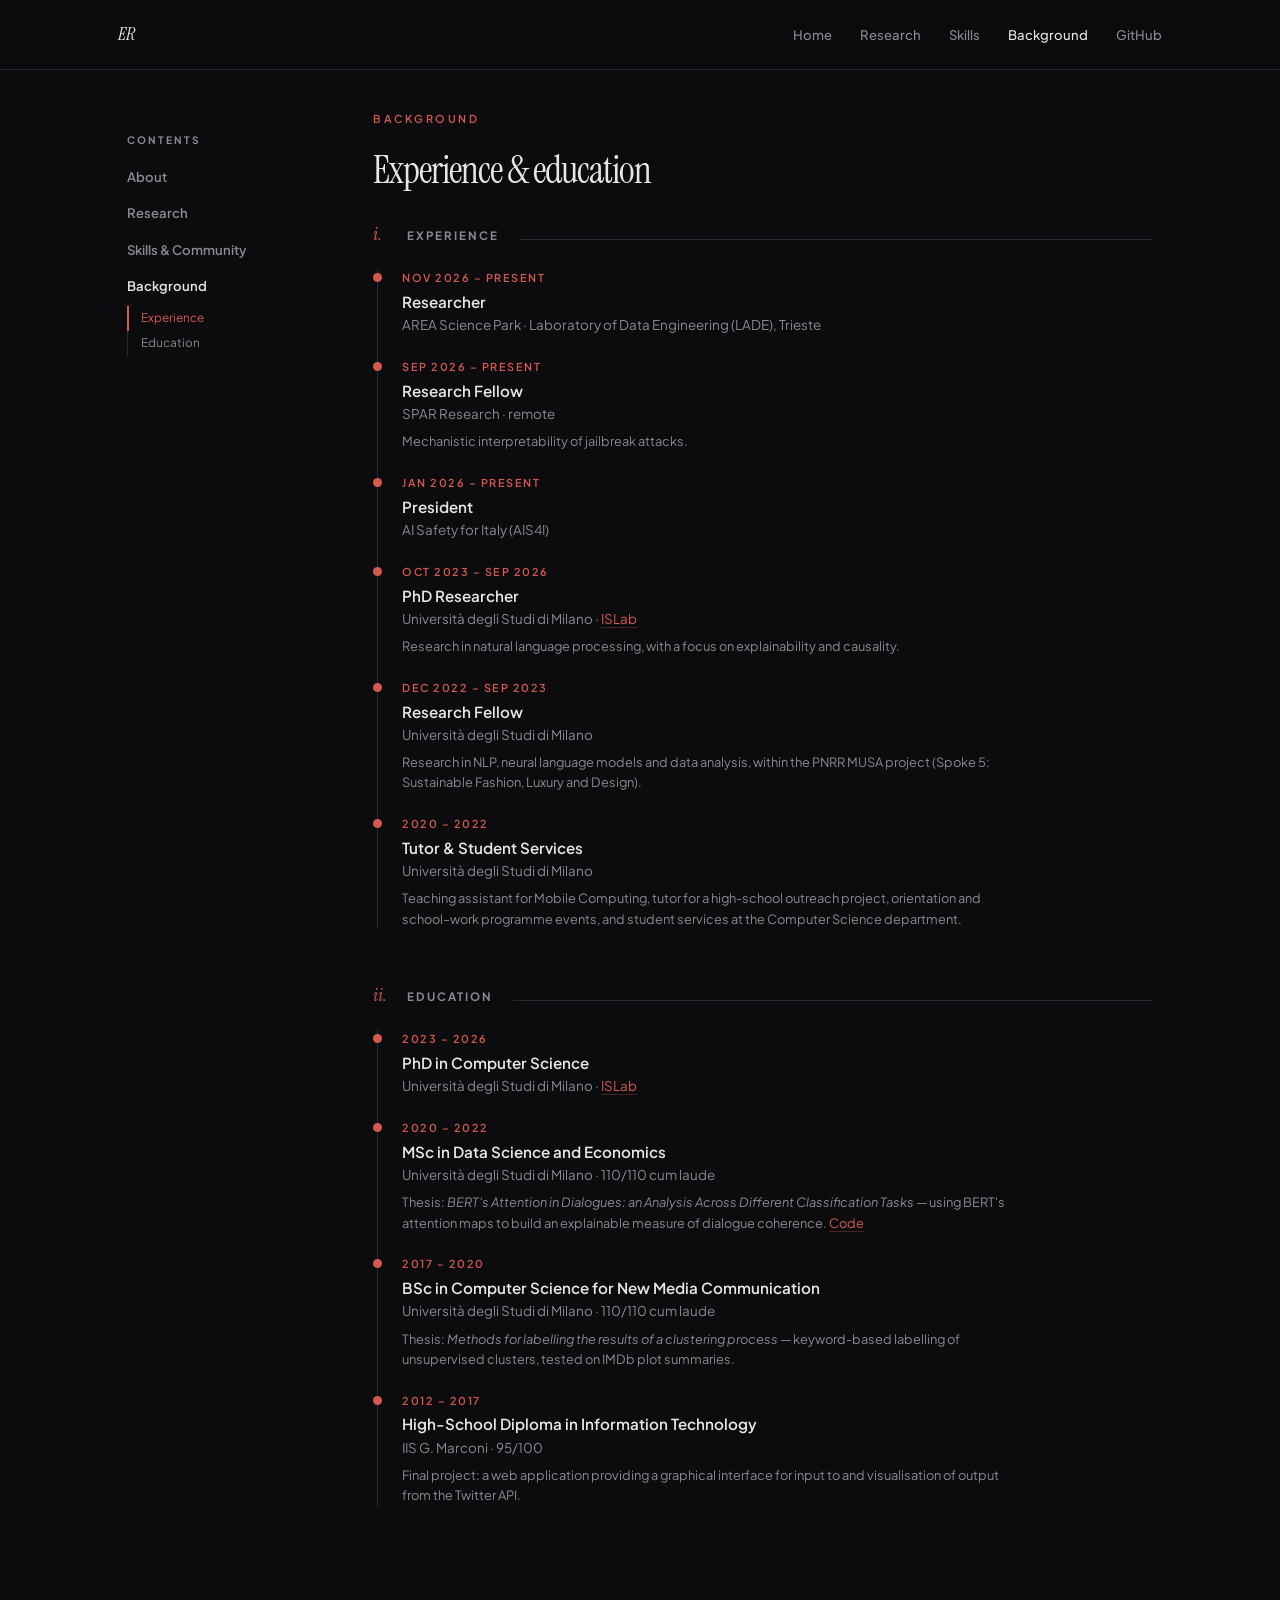
==== background.html @ 586c0ccd "Restructure site into separate pages with contents sidebar - Split the site into Home (intro + news)" ====
<!DOCTYPE html>
<html lang="en">
<head>
<meta charset="UTF-8">
<meta name="viewport" content="width=device-width, initial-scale=1.0">
<title>Background — Elisabetta Rocchetti</title>
<meta name="description" content="Elisabetta Rocchetti — researcher in mechanistic interpretability and AI safety.">
<link href="https://fonts.googleapis.com/css2?family=Instrument+Serif:ital@0;1&family=Plus+Jakarta+Sans:wght@300;400;500;600;700&display=swap" rel="stylesheet">
<link rel="stylesheet" href="style.css">
</head>
<body>

<nav>
  <div class="nav-inner">
    <a href="index.html" class="logo">ER</a>
    <div class="nav-links">
      <a href="index.html">Home</a>
      <a href="research.html">Research</a>
      <a href="skills.html">Skills</a>
      <a href="background.html" class="active">Background</a>
      <a href="https://github.com/eliroc98" target="_blank">GitHub</a>
    </div>
  </div>
</nav>

<div class="layout">
  <aside class="toc" aria-label="Contents">
    <div class="toc-label">Contents</div>
    <ul class="toc-pages">
      <li class="toc-page">
        <a href="index.html">About</a>
      </li>
      <li class="toc-page">
        <a href="research.html">Research</a>
      </li>
      <li class="toc-page">
        <a href="skills.html">Skills &amp; Community</a>
      </li>
      <li class="toc-page current">
        <a href="background.html">Background</a>
        <ul class="toc-sub">
          <li><a href="#experience">Experience</a></li>
          <li><a href="#education">Education</a></li>
        </ul>
      </li>
    </ul>
  </aside>

<main class="page">
  <section id="background">
    <div class="overline">Background</div>
    <h1 class="research-title">Experience &amp; education</h1>

    <div class="section" id="experience">
    <div class="section-header">
      <span class="section-number">i.</span>
      <span class="section-title">Experience</span>
      <div class="section-line"></div>
    </div>
      <div class="edu-list">
      <div class="edu-item">
        <div class="edu-years">Nov 2026 – present</div>
        <div class="edu-degree">Researcher</div>
        <div class="edu-school">AREA Science Park · Laboratory of Data Engineering (LADE), Trieste</div>
      </div>
      <div class="edu-item">
        <div class="edu-years">Sep 2026 – present</div>
        <div class="edu-degree">Research Fellow</div>
        <div class="edu-school">SPAR Research · remote</div>
        <div class="edu-detail">Mechanistic interpretability of jailbreak attacks.</div>
      </div>
      <div class="edu-item">
        <div class="edu-years">Jan 2026 – present</div>
        <div class="edu-degree">President</div>
        <div class="edu-school">AI Safety for Italy (AIS4I)</div>
      </div>
      <div class="edu-item">
        <div class="edu-years">Oct 2023 – Sep 2026</div>
        <div class="edu-degree">PhD Researcher</div>
        <div class="edu-school">Università degli Studi di Milano · <a href="https://islab.di.unimi.it" target="_blank">ISLab</a></div>
        <div class="edu-detail">Research in natural language processing, with a focus on explainability and causality.</div>
      </div>
      <div class="edu-item">
        <div class="edu-years">Dec 2022 – Sep 2023</div>
        <div class="edu-degree">Research Fellow</div>
        <div class="edu-school">Università degli Studi di Milano</div>
        <div class="edu-detail">Research in NLP, neural language models and data analysis, within the PNRR MUSA project (Spoke 5: Sustainable Fashion, Luxury and Design).</div>
      </div>
      <div class="edu-item">
        <div class="edu-years">2020 – 2022</div>
        <div class="edu-degree">Tutor &amp; Student Services</div>
        <div class="edu-school">Università degli Studi di Milano</div>
        <div class="edu-detail">Teaching assistant for Mobile Computing, tutor for a high-school outreach project, orientation and school–work programme events, and student services at the Computer Science department.</div>
      </div>
      </div>
    </div>

    <div class="section" id="education">
    <div class="section-header">
      <span class="section-number">ii.</span>
      <span class="section-title">Education</span>
      <div class="section-line"></div>
    </div>
      <div class="edu-list">
      <div class="edu-item">
        <div class="edu-years">2023 – 2026</div>
        <div class="edu-degree">PhD in Computer Science</div>
        <div class="edu-school">Università degli Studi di Milano · <a href="https://islab.di.unimi.it" target="_blank">ISLab</a></div>
      </div>
      <div class="edu-item">
        <div class="edu-years">2020 – 2022</div>
        <div class="edu-degree">MSc in Data Science and Economics</div>
        <div class="edu-school">Università degli Studi di Milano · 110/110 cum laude</div>
        <div class="edu-detail">Thesis: <em>BERT's Attention in Dialogues: an Analysis Across Different Classification Tasks</em> — using BERT's attention maps to build an explainable measure of dialogue coherence. <a href="https://github.com/eliroc98/dialogue_coherence" target="_blank">Code</a></div>
      </div>
      <div class="edu-item">
        <div class="edu-years">2017 – 2020</div>
        <div class="edu-degree">BSc in Computer Science for New Media Communication</div>
        <div class="edu-school">Università degli Studi di Milano · 110/110 cum laude</div>
        <div class="edu-detail">Thesis: <em>Methods for labelling the results of a clustering process</em> — keyword-based labelling of unsupervised clusters, tested on IMDb plot summaries.</div>
      </div>
      <div class="edu-item">
        <div class="edu-years">2012 – 2017</div>
        <div class="edu-degree">High-School Diploma in Information Technology</div>
        <div class="edu-school">IIS G. Marconi · 95/100</div>
        <div class="edu-detail">Final project: a web application providing a graphical interface for input to and visualisation of output from the Twitter API.</div>
      </div>
      </div>
    </div>
  </section>
</main>
</div>

<script src="toc.js"></script>
</body>
</html>
---- style.css ----
:root {
    --bg: #0c0c0f;
    --surface: #15151a;
    --surface-hover: #1c1c23;
    --border: #2a2a34;
    --text: #e8e6e1;
    --text-muted: #8a8891;
    --accent: #d4594e;
    --accent-glow: rgba(212, 89, 78, 0.12);
    --accent-soft: rgba(212, 89, 78, 0.08);
    --green: #5ab87a;
    --green-soft: rgba(90, 184, 122, 0.1);
    --blue: #5b8fd9;
    --blue-soft: rgba(91, 143, 217, 0.1);
    --amber: #c9a44c;
    --amber-soft: rgba(201, 164, 76, 0.1);
    --purple: #9b7bd4;
    --purple-soft: rgba(155, 123, 212, 0.1);
    --white: #ffffff;
    --white-soft: rgba(255, 255, 255, 0.1);
    --orange: #d97b4e;
    --orange-soft: rgba(217, 123, 78, 0.1);
    --teal: #4fb8b0;
    --teal-soft: rgba(79, 184, 176, 0.1);
    --section-accent: #ff0000;
    --section-green: #ff8800;
    --section-blue: #eaff00;
    --section-purple: #00ff08;
    --section-amber: #00fbff;
  }

  * { margin: 0; padding: 0; box-sizing: border-box; }

  body {
    font-family: 'Plus Jakarta Sans', sans-serif;
    background: var(--bg);
    color: var(--text);
    line-height: 1.65;
    -webkit-font-smoothing: antialiased;
  }

  html { scroll-behavior: smooth; }

  .layout {
    max-width: 1100px;
    margin: 0 auto;
    padding: 110px 28px 0;
    display: grid;
    grid-template-columns: 190px minmax(0, 780px);
    gap: 56px;
    justify-content: center;
  }

  .page { min-width: 0; padding-bottom: 100px; }

  nav {
    position: fixed;
    top: 0;
    left: 0;
    right: 0;
    background: rgba(12, 12, 15, 0.9);
    backdrop-filter: blur(10px);
    border-bottom: 1px solid var(--border);
    z-index: 100;
  }

  nav .nav-inner {
    max-width: 1100px;
    margin: 0 auto;
    padding: 20px 28px;
    display: flex;
    justify-content: space-between;
    align-items: center;
  }

  nav .logo {
    font-family: 'Instrument Serif', serif;
    font-size: 1.1rem;
    color: var(--text);
    text-decoration: none;
    font-style: italic;
  }

  nav .nav-links {
    display: flex;
    gap: 28px;
  }

  nav a {
    font-size: 0.82rem;
    font-weight: 500;
    color: var(--text-muted);
    text-decoration: none;
    transition: color 0.2s;
  }

  nav a:hover { color: var(--accent); }
  nav a.active { color: var(--text); }

  .hero { padding: 20px 0 64px; }

  

  .research-title {
    font-family: 'Instrument Serif', serif;
    font-size: 2.4rem;
    font-weight: 400;
    letter-spacing: -1px;
    line-height: 1.15;
    margin-bottom: 28px;
  }


  .overline {
    font-size: 0.68rem;
    font-weight: 600;
    letter-spacing: 2.5px;
    text-transform: uppercase;
    color: var(--accent);
    margin-bottom: 20px;
  }

  h1 {
    font-family: 'Instrument Serif', serif;
    font-size: 4rem;
    font-weight: 400;
    color: var(--text);
    letter-spacing: -2px;
    line-height: 1.1;
    margin-bottom: 24px;
  }

  .subtitle {
    font-size: 1.15rem;
    color: var(--text-muted);
    max-width: 580px;
    line-height: 1.75;
    margin-bottom: 32px;
  }

  .hero .subtitle { margin-bottom: 10px; }

  .quote {
    font-family: 'Instrument Serif', serif;
    font-style: italic;
    font-size: 1.15rem;
    color: var(--accent);
    margin-bottom: 32px;
  }

  .quote span {
    font-family: 'Plus Jakarta Sans', sans-serif;
    font-style: normal;
    font-size: 0.78rem;
    color: var(--text-muted);
    margin-left: 6px;
  }

  .bio {
    font-size: 0.92rem;
    color: var(--text-muted);
    max-width: 620px;
    line-height: 1.7;
    margin-bottom: 36px;
  }

  .bio strong {
    color: var(--text);
    font-weight: 600;
  }

  .cta-group {
    display: flex;
    gap: 16px;
    flex-wrap: wrap;
  }

  .btn {
    display: inline-flex;
    align-items: center;
    gap: 8px;
    padding: 14px 24px;
    font-size: 0.88rem;
    font-weight: 600;
    text-decoration: none;
    border-radius: 8px;
    transition: all 0.25s;
  }

  .btn-primary {
    background: var(--accent);
    color: white;
    border: 1px solid var(--accent);
  }

  .btn-primary:hover {
    background: #c24e45;
    transform: translateY(-1px);
    box-shadow: 0 4px 12px var(--accent-glow);
  }

  .links {
    display: flex;
    gap: 20px;
    margin-top: 48px;
    flex-wrap: wrap;
  }

  .links a {
    font-size: 0.78rem;
    font-weight: 600;
    color: var(--text-muted);
    text-decoration: none;
    letter-spacing: 0.4px;
    display: flex;
    align-items: center;
    gap: 5px;
    transition: color 0.2s;
  }
  .links a:hover { color: var(--text); }
  .links a::before {
    content: '';
    width: 4px;
    height: 4px;
    border-radius: 50%;
    background: var(--border);
  }

  .divider {
    width: 100%;
    height: 1px;
    background: var(--border);
    margin: 40px 0;
  }

  /* ─── Section ─── */
  .section { margin-bottom: 52px; }

  .section-header {
    display: flex;
    align-items: baseline;
    gap: 12px;
    margin-bottom: 20px;
  }

  .section-number {
    font-family: 'Instrument Serif', serif;
    font-size: 1.1rem;
    color: var(--accent);
    font-style: italic;
    min-width: 22px;
  }

  .section-title {
    font-size: 0.72rem;
    font-weight: 700;
    letter-spacing: 2px;
    text-transform: uppercase;
    color: var(--text-muted);
  }

  .section-line {
    flex: 1;
    height: 1px;
    background: var(--border);
    margin-left: 8px;
  }

  /* ─── Skill Items ─── */
  .skills {
    display: flex;
    flex-direction: column;
    gap: 10px;
  }

  .skill {
    background: var(--surface);
    border: 1px solid var(--border);
    border-radius: 10px;
    padding: 20px 22px;
    transition: border-color 0.3s, background 0.3s;
  }

  .skill:hover {
    border-color: #3a3a48;
    background: var(--surface-hover);
  }

  .skill.primary {
    border-left: 3px solid var(--accent);
    background: linear-gradient(135deg, var(--accent-soft) 0%, var(--surface) 60%);
  }
  .skill.primary:hover {
    background: linear-gradient(135deg, var(--accent-glow) 0%, var(--surface-hover) 60%);
  }

  .skill-top {
    display: flex;
    align-items: center;
    gap: 12px;
    margin-bottom: 8px;
  }

  .skill-dot {
    width: 8px;
    height: 8px;
    border-radius: 50%;
    flex-shrink: 0;
  }

  .skill-name {
    font-weight: 650;
    font-size: 0.92rem;
    color: var(--text);
  }

  .skill-desc {
    font-size: 0.82rem;
    color: var(--text-muted);
    line-height: 1.65;
    padding-left: 20px;
  }

  .evidence {
    display: flex;
    flex-wrap: wrap;
    gap: 6px;
    margin-top: 12px;
    padding-left: 20px;
  }

  .ev {
    font-size: 0.67rem;
    font-weight: 600;
    letter-spacing: 0.3px;
    padding: 3px 10px;
    border-radius: 5px;
    background: rgba(255,255,255,0.04);
    color: var(--text-muted);
    border: 1px solid var(--border);
    text-decoration: none;
    transition: border-color 0.2s;
  }

  a.ev:hover { border-color: #555; }

  .ev.repo {
    color: var(--accent);
    border-color: rgba(212, 89, 78, 0.25);
    background: var(--accent-soft);
  }

  .ev.repo.private {
    border-style: dashed;
    opacity: 0.75;
  }

  .ev.repo.private::after {
    content: ' 🔒';
    font-size: 0.6rem;
  }

  .ev.pub {
    color: var(--green);
    border-color: rgba(90, 184, 122, 0.2);
    background: var(--green-soft);
  }

  .ev.tool {
    color: var(--blue);
    border-color: rgba(91, 143, 217, 0.2);
    background: var(--blue-soft);
  }

  .ev.concept {
    color: var(--amber);
    border-color: rgba(201, 164, 76, 0.2);
    background: var(--amber-soft);
  }

  .ev.upskilling {
    color: var(--white);
    border-color: rgba(155, 123, 212, 0.2);
    background: var(--white-soft);
  }

  .ev.community {
    color: var(--orange);
    border-color: rgba(155, 123, 212, 0.2);
    background: var(--orange-soft);
  }

  .ev.teaching {
    color: var(--purple);
    border-color: rgba(155, 123, 212, 0.2);
    background: var(--purple-soft);
  }

  .ev.writing {
    color: var(--teal);
    border-color: rgba(79, 184, 176, 0.2);
    background: var(--teal-soft);
  }

  /* ─── Legend ─── */
  .legend {
    display: flex;
    gap: 20px;
    margin-bottom: 36px;
    flex-wrap: wrap;
  }

  .legend-item {
    display: flex;
    align-items: center;
    gap: 6px;
    font-size: 0.68rem;
    color: var(--text-muted);
    letter-spacing: 0.3px;
  }

  .legend-dot {
    width: 8px;
    height: 8px;
    border-radius: 3px;
  }

  /* ─── News ─── */
  .news-scroll {
    max-height: 360px;
    overflow-y: auto;
    padding: 0 10px 28px 0;
    border-top: 1px solid var(--border);
    border-bottom: 1px solid var(--border);
    -webkit-mask-image: linear-gradient(to bottom, #000 82%, transparent);
    mask-image: linear-gradient(to bottom, #000 82%, transparent);
    scrollbar-width: thin;
    scrollbar-color: var(--border) transparent;
  }
  .news-scroll:focus-visible { outline: 1px solid var(--accent); outline-offset: 4px; }
  .news-scroll::-webkit-scrollbar { width: 6px; }
  .news-scroll::-webkit-scrollbar-thumb { background: var(--border); border-radius: 3px; }

  .news-list { list-style: none; display: flex; flex-direction: column; }

  .news-item {
    display: grid;
    grid-template-columns: 90px 1fr;
    gap: 16px;
    padding: 12px 0;
    border-bottom: 1px solid var(--border);
    align-items: baseline;
  }

  .news-item:last-child { border-bottom: none; }


  .news-date {
    font-size: 0.68rem;
    font-weight: 600;
    letter-spacing: 1.5px;
    text-transform: uppercase;
    color: var(--accent);
    white-space: nowrap;
  }

  .news-text { font-size: 0.86rem; color: var(--text-muted); line-height: 1.6; }
  .news-text strong { color: var(--text); font-weight: 600; }
  .news-text a {
    color: var(--text);
    text-decoration: none;
    border-bottom: 1px solid rgba(212, 89, 78, 0.4);
    transition: border-color 0.2s;
  }
  .news-text a:hover { border-bottom-color: var(--accent); }

  /* ─── Education ─── */
  

  .edu-list {
    border-left: 1px solid var(--border);
    margin-left: 4px;
    display: flex;
    flex-direction: column;
    gap: 22px;
  }

  .edu-item { position: relative; padding-left: 24px; }

  .edu-item::before {
    content: '';
    position: absolute;
    left: -5px;
    top: 4px;
    width: 9px;
    height: 9px;
    border-radius: 50%;
    background: var(--accent);
  }

  .edu-degree { font-weight: 600; font-size: 0.95rem; color: var(--text); }

  .edu-years {
    font-size: 0.68rem;
    font-weight: 600;
    letter-spacing: 1.5px;
    text-transform: uppercase;
    color: var(--accent);
    margin-bottom: 2px;
  }

  .edu-school { font-size: 0.84rem; color: var(--text-muted); }

  .edu-detail {
    font-size: 0.8rem;
    color: var(--text-muted);
    line-height: 1.6;
    margin-top: 6px;
    max-width: 620px;
  }

  .edu-detail a {
    color: var(--accent);
    text-decoration: none;
    border-bottom: 1px solid rgba(212, 89, 78, 0.3);
  }

  .edu-school a {
    color: var(--accent);
    text-decoration: none;
    border-bottom: 1px solid rgba(212, 89, 78, 0.3);
  }

  /* ─── Tag cloud (skills) ─── */
  .tag-cloud { display: flex; flex-direction: column; gap: 14px; }

  .tag-row {
    display: grid;
    grid-template-columns: 150px 1fr;
    gap: 16px;
    align-items: baseline;
  }

  .tag-label {
    font-size: 0.8rem;
    font-weight: 600;
    color: var(--text);
  }

  .tag-list { display: flex; flex-wrap: wrap; gap: 6px; }

  @media (max-width: 640px) {
    .tag-row { grid-template-columns: 1fr; gap: 6px; }
    .news-item { grid-template-columns: 1fr; gap: 2px; }
    .research-title { font-size: 2rem; }
    .skill { padding: 16px 14px; }
    .skill-desc, .evidence { padding-left: 0; }
    h1 { font-size: 3rem; }
    .subtitle { font-size: 1rem; }
    nav .nav-links { gap: 16px; }
  }

  /* ─── Page anchors ─── */
  [id] { scroll-margin-top: 96px; }
  html { scroll-behavior: smooth; }

  /* ─── Table of contents ─── */
  .toc {
    position: sticky;
    top: 110px;
    align-self: start;
    max-height: calc(100vh - 130px);
    overflow-y: auto;
    padding-top: 22px;
  }

  .toc-label {
    font-size: 0.64rem;
    font-weight: 700;
    letter-spacing: 2px;
    text-transform: uppercase;
    color: var(--text-muted);
    margin-bottom: 14px;
  }

  .toc ul { list-style: none; }

  .toc-page { margin-bottom: 10px; }

  .toc-page > a {
    font-size: 0.82rem;
    font-weight: 600;
    color: var(--text-muted);
    text-decoration: none;
    transition: color 0.2s;
  }
  .toc-page > a:hover, .toc-page.current > a { color: var(--text); }

  .toc-sub {
    margin: 8px 0 4px;
    border-left: 1px solid var(--border);
  }

  .toc-sub a {
    display: block;
    font-size: 0.74rem;
    line-height: 1.4;
    color: var(--text-muted);
    text-decoration: none;
    padding: 4px 0 4px 12px;
    margin-left: -1px;
    border-left: 2px solid transparent;
    transition: color 0.2s, border-color 0.2s;
  }
  .toc-sub a:hover { color: var(--text); }
  .toc-sub a.active { color: var(--accent); border-left-color: var(--accent); }

  @media (max-width: 960px) {
    .layout { grid-template-columns: minmax(0, 1fr); gap: 0; padding: 90px 16px 0; }
    .toc {
      position: static;
      max-height: none;
      overflow: visible;
      padding: 0 0 18px;
      margin-bottom: 12px;
      border-bottom: 1px solid var(--border);
    }
    .toc-pages > li:not(.current) { display: none; }
    .toc-page.current > a { display: none; }
    .toc-sub { display: flex; flex-wrap: wrap; gap: 6px; border-left: none; margin: 0; }
    .toc-sub a {
      border: 1px solid var(--border);
      border-radius: 999px;
      padding: 4px 12px;
      margin: 0;
    }
    .toc-sub a.active { border-color: var(--accent); }
  }

  @media (max-width: 640px) {
    nav .nav-inner { padding: 18px 16px; }
    nav .nav-links { gap: 12px; }
    nav a { font-size: 0.76rem; }
    .news-scroll { max-height: 420px; }
  }
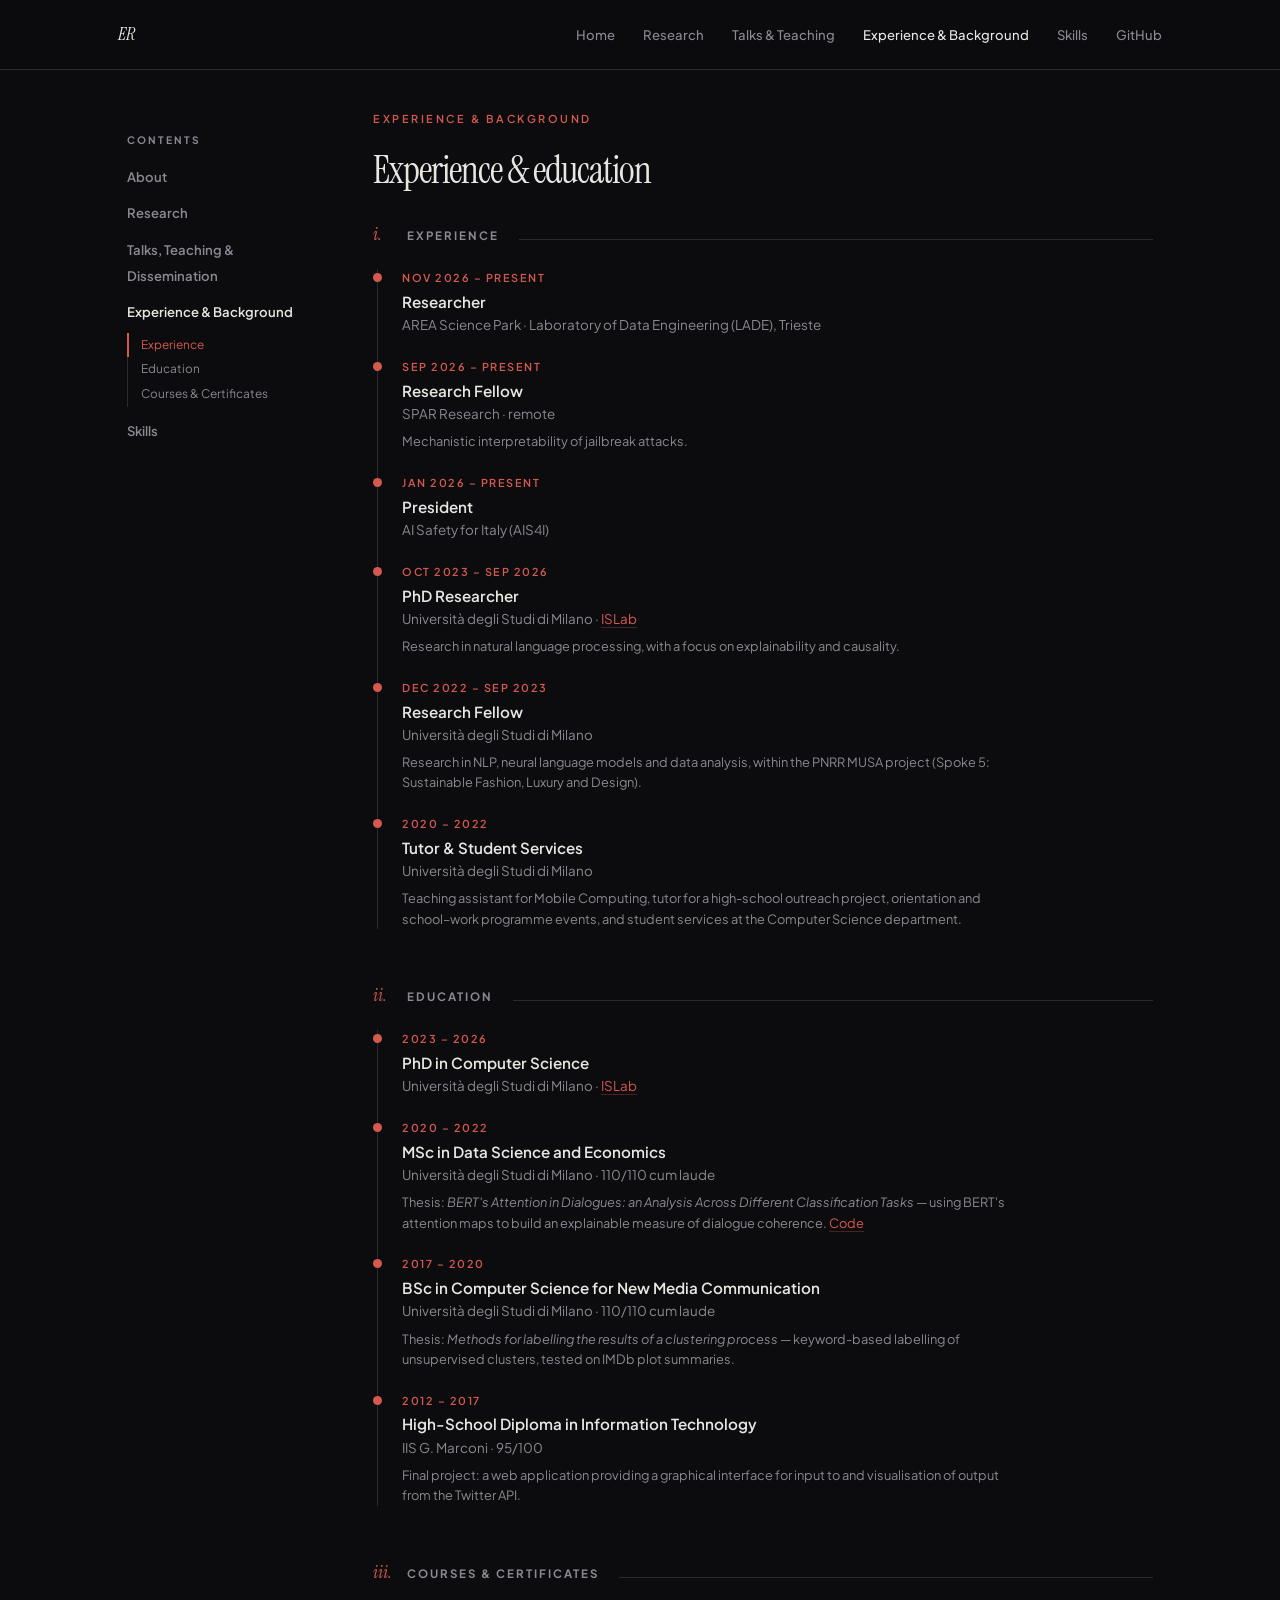
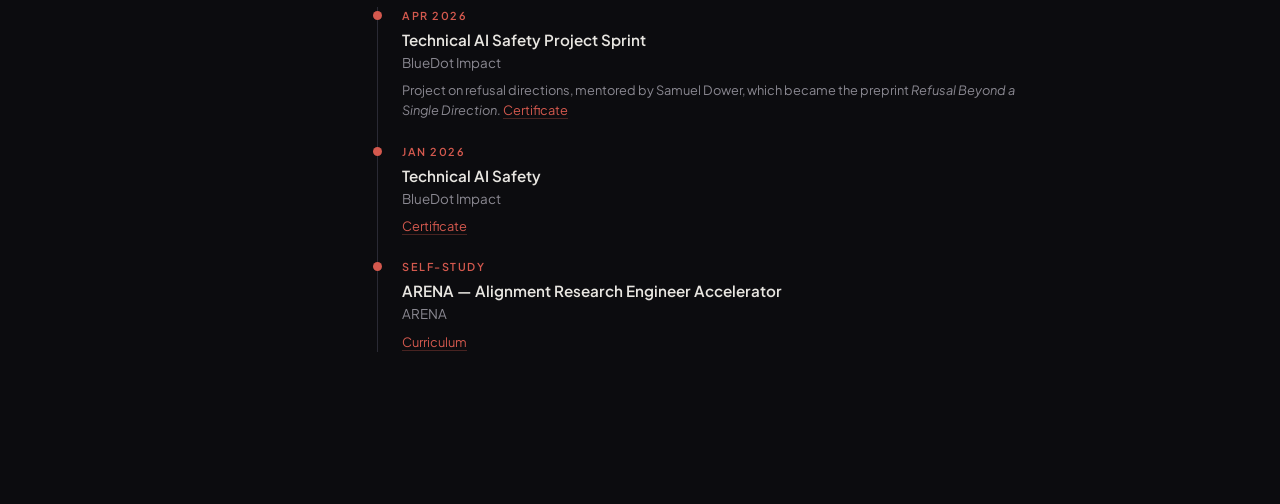
==== commit 7b693f85: "Add talks & teaching page and reorganise skills and background - New talks.html with a dated talks t" ====
--- a/background.html
+++ b/background.html
@@ -3,7 +3,7 @@
 <head>
 <meta charset="UTF-8">
 <meta name="viewport" content="width=device-width, initial-scale=1.0">
-<title>Background — Elisabetta Rocchetti</title>
+<title>Experience &amp; Background — Elisabetta Rocchetti</title>
 <meta name="description" content="Elisabetta Rocchetti — researcher in mechanistic interpretability and AI safety.">
 <link href="https://fonts.googleapis.com/css2?family=Instrument+Serif:ital@0;1&family=Plus+Jakarta+Sans:wght@300;400;500;600;700&display=swap" rel="stylesheet">
 <link rel="stylesheet" href="style.css">
@@ -16,9 +16,10 @@
     <div class="nav-links">
       <a href="index.html">Home</a>
       <a href="research.html">Research</a>
+      <a href="talks.html">Talks &amp; Teaching</a>
+      <a href="background.html" class="active">Experience &amp; Background</a>
       <a href="skills.html">Skills</a>
-      <a href="background.html" class="active">Background</a>
-      <a href="https://github.com/eliroc98" target="_blank">GitHub</a>
+      <a href="https://github.com/eliroc98" target="_blank" class="nav-gh">GitHub</a>
     </div>
   </div>
 </nav>
@@ -34,21 +35,25 @@
         <a href="research.html">Research</a>
       </li>
       <li class="toc-page">
-        <a href="skills.html">Skills &amp; Community</a>
+        <a href="talks.html">Talks, Teaching &amp; Dissemination</a>
       </li>
       <li class="toc-page current">
-        <a href="background.html">Background</a>
+        <a href="background.html">Experience &amp; Background</a>
         <ul class="toc-sub">
           <li><a href="#experience">Experience</a></li>
           <li><a href="#education">Education</a></li>
+          <li><a href="#courses-certificates">Courses &amp; Certificates</a></li>
         </ul>
+      </li>
+      <li class="toc-page">
+        <a href="skills.html">Skills</a>
       </li>
     </ul>
   </aside>
 
 <main class="page">
   <section id="background">
-    <div class="overline">Background</div>
+    <div class="overline">Experience &amp; Background</div>
     <h1 class="research-title">Experience &amp; education</h1>
 
     <div class="section" id="experience">
@@ -127,6 +132,34 @@
       </div>
       </div>
     </div>
+
+    <div class="section" id="courses-certificates">
+    <div class="section-header">
+      <span class="section-number">iii.</span>
+      <span class="section-title">Courses &amp; Certificates</span>
+      <div class="section-line"></div>
+    </div>
+      <div class="edu-list">
+        <div class="edu-item">
+          <div class="edu-years">Apr 2026</div>
+          <div class="edu-degree">Technical AI Safety Project Sprint</div>
+          <div class="edu-school">BlueDot Impact</div>
+          <div class="edu-detail">Project on refusal directions, mentored by Samuel Dower, which became the preprint <em>Refusal Beyond a Single Direction</em>. <a href="https://bluedot.org/certification?id=recHhmscAT6BPaTZn" target="_blank">Certificate</a></div>
+        </div>
+        <div class="edu-item">
+          <div class="edu-years">Jan 2026</div>
+          <div class="edu-degree">Technical AI Safety</div>
+          <div class="edu-school">BlueDot Impact</div>
+          <div class="edu-detail"><a href="https://bluedot.org/certification?id=recAYt0CxmxqVnm14" target="_blank">Certificate</a></div>
+        </div>
+        <div class="edu-item">
+          <div class="edu-years">Self-study</div>
+          <div class="edu-degree">ARENA — Alignment Research Engineer Accelerator</div>
+          <div class="edu-school">ARENA</div>
+          <div class="edu-detail"><a href="https://learn.arena.education/" target="_blank">Curriculum</a></div>
+        </div>
+      </div>
+    </div>
   </section>
 </main>
 </div>
--- a/style.css
+++ b/style.css
@@ -641,5 +641,16 @@
     nav .nav-inner { padding: 18px 16px; }
     nav .nav-links { gap: 12px; }
     nav a { font-size: 0.76rem; }
+    nav .nav-gh { display: none; }
+    nav .nav-inner { gap: 16px; }
+    nav .nav-links {
+      overflow-x: auto;
+      white-space: nowrap;
+      scrollbar-width: none;
+      -webkit-mask-image: linear-gradient(to right, #000 88%, transparent);
+      mask-image: linear-gradient(to right, #000 88%, transparent);
+      padding-right: 16px;
+    }
+    nav .nav-links::-webkit-scrollbar { display: none; }
     .news-scroll { max-height: 420px; }
   }
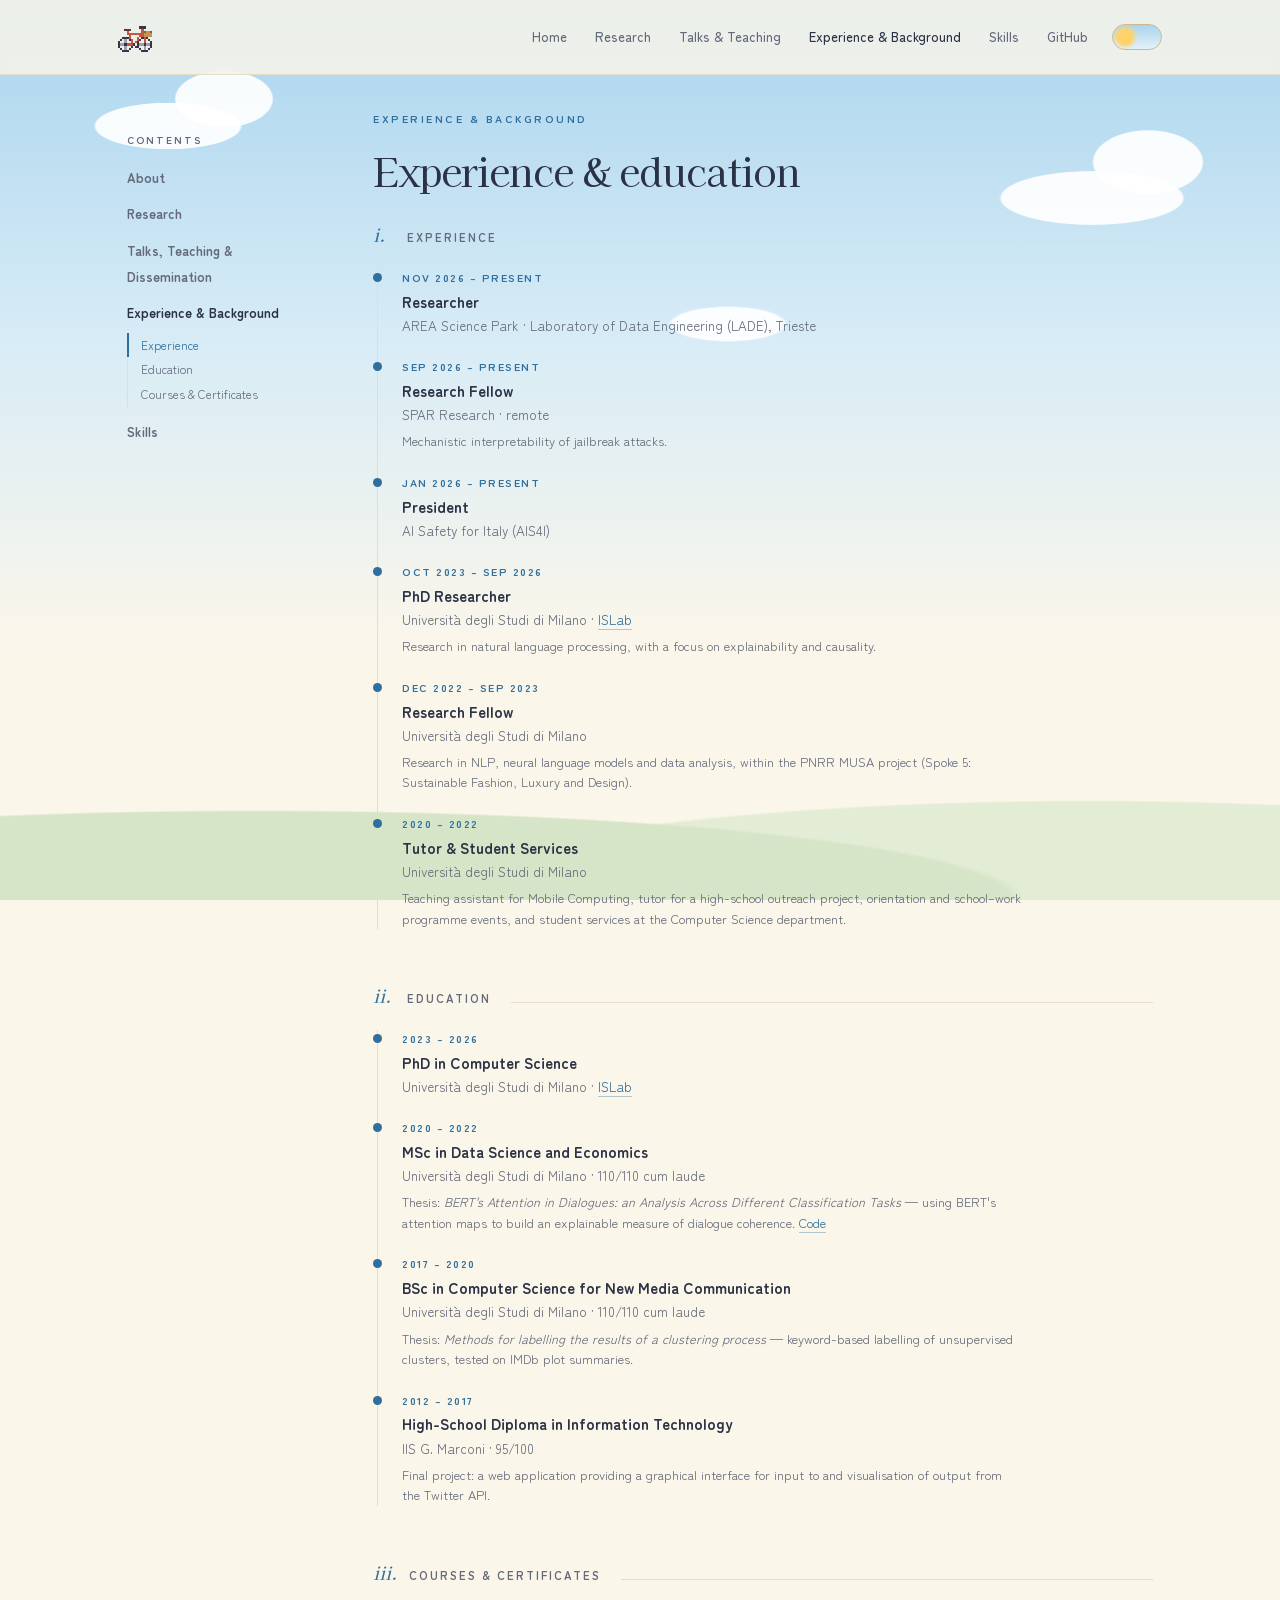
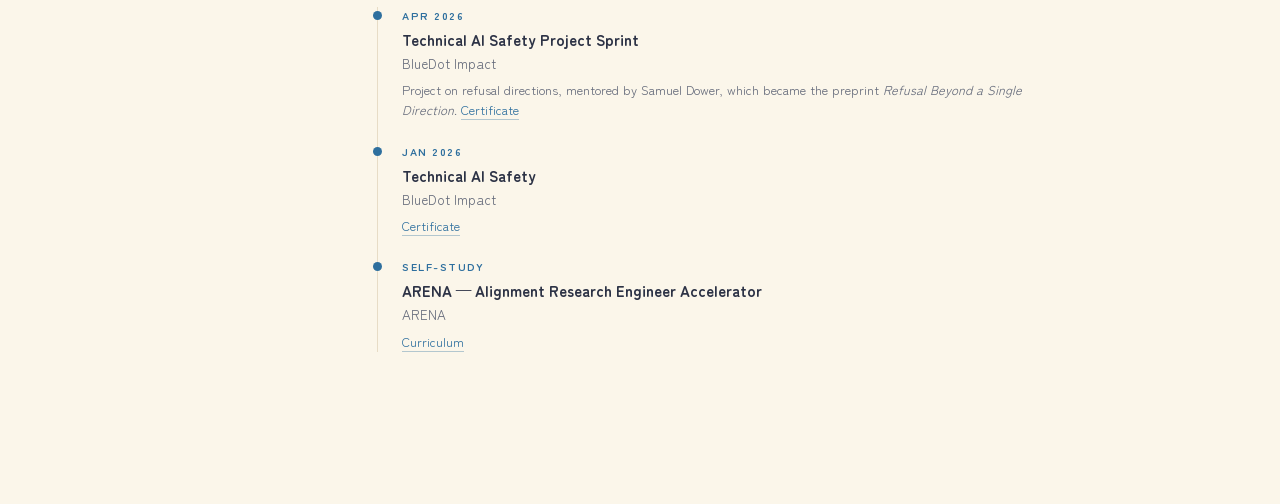
==== commit 9fafd9cd: "Restyle site with Ghibli-inspired day and night themes Light theme inspired by Whisper of the Heart " ====
--- a/background.html
+++ b/background.html
@@ -5,14 +5,17 @@
 <meta name="viewport" content="width=device-width, initial-scale=1.0">
 <title>Experience &amp; Background — Elisabetta Rocchetti</title>
 <meta name="description" content="Elisabetta Rocchetti — researcher in mechanistic interpretability and AI safety.">
-<link href="https://fonts.googleapis.com/css2?family=Instrument+Serif:ital@0;1&family=Plus+Jakarta+Sans:wght@300;400;500;600;700&display=swap" rel="stylesheet">
+<link rel="preconnect" href="https://fonts.googleapis.com">
+<link rel="preconnect" href="https://fonts.gstatic.com" crossorigin>
+<link href="https://fonts.googleapis.com/css2?family=Kaisei+Decol:wght@400;700&family=Zen+Maru+Gothic:wght@400;500;700&display=swap" rel="stylesheet">
+<script>(function(){var t=null;try{t=localStorage.getItem('theme');}catch(e){}if(t!=='light'&&t!=='dark'){t=window.matchMedia&&matchMedia('(prefers-color-scheme: dark)').matches?'dark':'light';}document.documentElement.setAttribute('data-theme',t);})();</script>
 <link rel="stylesheet" href="style.css">
 </head>
 <body>
 
 <nav>
   <div class="nav-inner">
-    <a href="index.html" class="logo">ER</a>
+    <a href="index.html" class="logo" aria-label="Elisabetta Rocchetti, home"><svg class="sprite" viewBox="0 0 16 16" width="34" height="34" shape-rendering="crispEdges" aria-hidden="true"><g class="sprite-day"><g class="f1"><rect x="10" y="3" width="3" height="1" fill="#3b3346"/><rect x="3" y="4" width="3" height="1" fill="#5a3b2e"/><rect x="11" y="4" width="1" height="1" fill="#c8553d"/><rect x="4" y="5" width="1" height="1" fill="#c8553d"/><rect x="11" y="5" width="1" height="1" fill="#c8553d"/><rect x="12" y="5" width="1" height="1" fill="#8a5a2e"/><rect x="13" y="5" width="2" height="1" fill="#c9914f"/><rect x="15" y="5" width="1" height="1" fill="#8a5a2e"/><rect x="4" y="6" width="8" height="1" fill="#c8553d"/><rect x="12" y="6" width="4" height="1" fill="#c9914f"/><rect x="5" y="7" width="1" height="1" fill="#c8553d"/><rect x="10" y="7" width="2" height="1" fill="#c8553d"/><rect x="12" y="7" width="4" height="1" fill="#c9914f"/><rect x="2" y="8" width="3" height="1" fill="#3b3346"/><rect x="5" y="8" width="1" height="1" fill="#c8553d"/><rect x="9" y="8" width="1" height="1" fill="#c8553d"/><rect x="11" y="8" width="1" height="1" fill="#3b3346"/><rect x="12" y="8" width="1" height="1" fill="#c8553d"/><rect x="13" y="8" width="1" height="1" fill="#3b3346"/><rect x="1" y="9" width="1" height="1" fill="#3b3346"/><rect x="3" y="9" width="1" height="1" fill="#9aa3ad"/><rect x="5" y="9" width="1" height="1" fill="#3b3346"/><rect x="6" y="9" width="1" height="1" fill="#c8553d"/><rect x="9" y="9" width="1" height="1" fill="#c8553d"/><rect x="10" y="9" width="1" height="1" fill="#3b3346"/><rect x="12" y="9" width="1" height="1" fill="#c8553d"/><rect x="14" y="9" width="1" height="1" fill="#3b3346"/><rect x="0" y="10" width="1" height="1" fill="#3b3346"/><rect x="3" y="10" width="1" height="1" fill="#9aa3ad"/><rect x="6" y="10" width="1" height="1" fill="#c8553d"/><rect x="8" y="10" width="1" height="1" fill="#c8553d"/><rect x="9" y="10" width="1" height="1" fill="#3b3346"/><rect x="12" y="10" width="1" height="1" fill="#c8553d"/><rect x="15" y="10" width="1" height="1" fill="#3b3346"/><rect x="0" y="11" width="1" height="1" fill="#3b3346"/><rect x="1" y="11" width="2" height="1" fill="#9aa3ad"/><rect x="3" y="11" width="1" height="1" fill="#3b3346"/><rect x="4" y="11" width="3" height="1" fill="#c8553d"/><rect x="7" y="11" width="1" height="1" fill="#3b3346"/><rect x="9" y="11" width="1" height="1" fill="#3b3346"/><rect x="10" y="11" width="2" height="1" fill="#9aa3ad"/><rect x="12" y="11" width="1" height="1" fill="#3b3346"/><rect x="13" y="11" width="2" height="1" fill="#9aa3ad"/><rect x="15" y="11" width="1" height="1" fill="#3b3346"/><rect x="0" y="12" width="1" height="1" fill="#3b3346"/><rect x="3" y="12" width="1" height="1" fill="#9aa3ad"/><rect x="6" y="12" width="1" height="1" fill="#3b3346"/><rect x="8" y="12" width="2" height="1" fill="#3b3346"/><rect x="12" y="12" width="1" height="1" fill="#9aa3ad"/><rect x="15" y="12" width="1" height="1" fill="#3b3346"/><rect x="1" y="13" width="1" height="1" fill="#3b3346"/><rect x="3" y="13" width="1" height="1" fill="#9aa3ad"/><rect x="5" y="13" width="1" height="1" fill="#3b3346"/><rect x="10" y="13" width="1" height="1" fill="#3b3346"/><rect x="12" y="13" width="1" height="1" fill="#9aa3ad"/><rect x="14" y="13" width="1" height="1" fill="#3b3346"/><rect x="2" y="14" width="3" height="1" fill="#3b3346"/><rect x="11" y="14" width="3" height="1" fill="#3b3346"/></g><g class="f2"><rect x="10" y="3" width="3" height="1" fill="#3b3346"/><rect x="3" y="4" width="3" height="1" fill="#5a3b2e"/><rect x="11" y="4" width="1" height="1" fill="#c8553d"/><rect x="4" y="5" width="1" height="1" fill="#c8553d"/><rect x="11" y="5" width="1" height="1" fill="#c8553d"/><rect x="12" y="5" width="1" height="1" fill="#8a5a2e"/><rect x="13" y="5" width="2" height="1" fill="#c9914f"/><rect x="15" y="5" width="1" height="1" fill="#8a5a2e"/><rect x="4" y="6" width="8" height="1" fill="#c8553d"/><rect x="12" y="6" width="4" height="1" fill="#c9914f"/><rect x="5" y="7" width="1" height="1" fill="#c8553d"/><rect x="10" y="7" width="2" height="1" fill="#c8553d"/><rect x="12" y="7" width="4" height="1" fill="#c9914f"/><rect x="2" y="8" width="3" height="1" fill="#3b3346"/><rect x="5" y="8" width="1" height="1" fill="#c8553d"/><rect x="9" y="8" width="1" height="1" fill="#c8553d"/><rect x="11" y="8" width="1" height="1" fill="#3b3346"/><rect x="12" y="8" width="1" height="1" fill="#c8553d"/><rect x="13" y="8" width="1" height="1" fill="#3b3346"/><rect x="1" y="9" width="1" height="1" fill="#9aa3ad"/><rect x="5" y="9" width="1" height="1" fill="#9aa3ad"/><rect x="6" y="9" width="1" height="1" fill="#c8553d"/><rect x="7" y="9" width="1" height="1" fill="#3b3346"/><rect x="9" y="9" width="1" height="1" fill="#c8553d"/><rect x="10" y="9" width="1" height="1" fill="#9aa3ad"/><rect x="12" y="9" width="1" height="1" fill="#c8553d"/><rect x="14" y="9" width="1" height="1" fill="#9aa3ad"/><rect x="0" y="10" width="1" height="1" fill="#3b3346"/><rect x="2" y="10" width="1" height="1" fill="#9aa3ad"/><rect x="4" y="10" width="1" height="1" fill="#9aa3ad"/><rect x="6" y="10" width="1" height="1" fill="#3b3346"/><rect x="8" y="10" width="1" height="1" fill="#c8553d"/><rect x="9" y="10" width="1" height="1" fill="#3b3346"/><rect x="11" y="10" width="1" height="1" fill="#9aa3ad"/><rect x="12" y="10" width="1" height="1" fill="#c8553d"/><rect x="13" y="10" width="1" height="1" fill="#9aa3ad"/><rect x="15" y="10" width="1" height="1" fill="#3b3346"/><rect x="0" y="11" width="1" height="1" fill="#3b3346"/><rect x="3" y="11" width="1" height="1" fill="#3b3346"/><rect x="4" y="11" width="3" height="1" fill="#c8553d"/><rect x="7" y="11" width="1" height="1" fill="#3b3346"/><rect x="9" y="11" width="1" height="1" fill="#3b3346"/><rect x="12" y="11" width="1" height="1" fill="#3b3346"/><rect x="15" y="11" width="1" height="1" fill="#3b3346"/><rect x="0" y="12" width="1" height="1" fill="#3b3346"/><rect x="2" y="12" width="1" height="1" fill="#9aa3ad"/><rect x="4" y="12" width="1" height="1" fill="#9aa3ad"/><rect x="6" y="12" width="1" height="1" fill="#3b3346"/><rect x="9" y="12" width="1" height="1" fill="#3b3346"/><rect x="11" y="12" width="1" height="1" fill="#9aa3ad"/><rect x="13" y="12" width="1" height="1" fill="#9aa3ad"/><rect x="15" y="12" width="1" height="1" fill="#3b3346"/><rect x="1" y="13" width="1" height="1" fill="#9aa3ad"/><rect x="5" y="13" width="1" height="1" fill="#9aa3ad"/><rect x="10" y="13" width="1" height="1" fill="#9aa3ad"/><rect x="14" y="13" width="1" height="1" fill="#9aa3ad"/><rect x="2" y="14" width="3" height="1" fill="#3b3346"/><rect x="11" y="14" width="3" height="1" fill="#3b3346"/></g></g><g class="sprite-night"><g class="f1"><rect x="6" y="1" width="1" height="1" fill="#c2361b"/><rect x="9" y="1" width="1" height="1" fill="#c2361b"/><rect x="2" y="2" width="1" height="1" fill="#c2361b"/><rect x="5" y="2" width="1" height="1" fill="#c2361b"/><rect x="6" y="2" width="1" height="1" fill="#ff7a1a"/><rect x="7" y="2" width="2" height="1" fill="#c2361b"/><rect x="9" y="2" width="1" height="1" fill="#ff7a1a"/><rect x="10" y="2" width="1" height="1" fill="#c2361b"/><rect x="13" y="2" width="1" height="1" fill="#c2361b"/><rect x="1" y="3" width="1" height="1" fill="#c2361b"/><rect x="2" y="3" width="1" height="1" fill="#ff7a1a"/><rect x="3" y="3" width="1" height="1" fill="#c2361b"/><rect x="5" y="3" width="1" height="1" fill="#c2361b"/><rect x="6" y="3" width="4" height="1" fill="#ff7a1a"/><rect x="10" y="3" width="1" height="1" fill="#c2361b"/><rect x="12" y="3" width="1" height="1" fill="#c2361b"/><rect x="13" y="3" width="1" height="1" fill="#ff7a1a"/><rect x="14" y="3" width="1" height="1" fill="#c2361b"/><rect x="1" y="4" width="1" height="1" fill="#c2361b"/><rect x="2" y="4" width="2" height="1" fill="#ff7a1a"/><rect x="4" y="4" width="1" height="1" fill="#c2361b"/><rect x="5" y="4" width="6" height="1" fill="#ff7a1a"/><rect x="11" y="4" width="1" height="1" fill="#c2361b"/><rect x="12" y="4" width="2" height="1" fill="#ff7a1a"/><rect x="14" y="4" width="1" height="1" fill="#c2361b"/><rect x="0" y="5" width="1" height="1" fill="#c2361b"/><rect x="1" y="5" width="6" height="1" fill="#ff7a1a"/><rect x="7" y="5" width="2" height="1" fill="#ffc93c"/><rect x="9" y="5" width="6" height="1" fill="#ff7a1a"/><rect x="15" y="5" width="1" height="1" fill="#c2361b"/><rect x="0" y="6" width="1" height="1" fill="#c2361b"/><rect x="1" y="6" width="2" height="1" fill="#ff7a1a"/><rect x="3" y="6" width="10" height="1" fill="#ffc93c"/><rect x="13" y="6" width="2" height="1" fill="#ff7a1a"/><rect x="15" y="6" width="1" height="1" fill="#c2361b"/><rect x="0" y="7" width="1" height="1" fill="#c2361b"/><rect x="1" y="7" width="1" height="1" fill="#ff7a1a"/><rect x="2" y="7" width="1" height="1" fill="#ffc93c"/><rect x="3" y="7" width="2" height="1" fill="#fffaf0"/><rect x="5" y="7" width="6" height="1" fill="#ffc93c"/><rect x="11" y="7" width="2" height="1" fill="#fffaf0"/><rect x="13" y="7" width="1" height="1" fill="#ffc93c"/><rect x="14" y="7" width="1" height="1" fill="#ff7a1a"/><rect x="15" y="7" width="1" height="1" fill="#c2361b"/><rect x="0" y="8" width="1" height="1" fill="#c2361b"/><rect x="1" y="8" width="1" height="1" fill="#ff7a1a"/><rect x="2" y="8" width="1" height="1" fill="#ffc93c"/><rect x="3" y="8" width="1" height="1" fill="#fffaf0"/><rect x="4" y="8" width="1" height="1" fill="#1d1310"/><rect x="5" y="8" width="6" height="1" fill="#ffc93c"/><rect x="11" y="8" width="1" height="1" fill="#1d1310"/><rect x="12" y="8" width="1" height="1" fill="#fffaf0"/><rect x="13" y="8" width="1" height="1" fill="#ffc93c"/><rect x="14" y="8" width="1" height="1" fill="#ff7a1a"/><rect x="15" y="8" width="1" height="1" fill="#c2361b"/><rect x="0" y="9" width="1" height="1" fill="#c2361b"/><rect x="1" y="9" width="1" height="1" fill="#ff7a1a"/><rect x="2" y="9" width="1" height="1" fill="#ffc93c"/><rect x="3" y="9" width="1" height="1" fill="#fffaf0"/><rect x="4" y="9" width="1" height="1" fill="#1d1310"/><rect x="5" y="9" width="6" height="1" fill="#ffc93c"/><rect x="11" y="9" width="1" height="1" fill="#1d1310"/><rect x="12" y="9" width="1" height="1" fill="#fffaf0"/><rect x="13" y="9" width="1" height="1" fill="#ffc93c"/><rect x="14" y="9" width="1" height="1" fill="#ff7a1a"/><rect x="15" y="9" width="1" height="1" fill="#c2361b"/><rect x="0" y="10" width="1" height="1" fill="#c2361b"/><rect x="1" y="10" width="1" height="1" fill="#ff7a1a"/><rect x="2" y="10" width="12" height="1" fill="#ffc93c"/><rect x="14" y="10" width="1" height="1" fill="#ff7a1a"/><rect x="15" y="10" width="1" height="1" fill="#c2361b"/><rect x="0" y="11" width="1" height="1" fill="#c2361b"/><rect x="1" y="11" width="2" height="1" fill="#ff7a1a"/><rect x="3" y="11" width="1" height="1" fill="#ffc93c"/><rect x="4" y="11" width="1" height="1" fill="#5a1a0c"/><rect x="5" y="11" width="6" height="1" fill="#ffc93c"/><rect x="11" y="11" width="1" height="1" fill="#5a1a0c"/><rect x="12" y="11" width="1" height="1" fill="#ffc93c"/><rect x="13" y="11" width="2" height="1" fill="#ff7a1a"/><rect x="15" y="11" width="1" height="1" fill="#c2361b"/><rect x="1" y="12" width="1" height="1" fill="#c2361b"/><rect x="2" y="12" width="2" height="1" fill="#ff7a1a"/><rect x="4" y="12" width="1" height="1" fill="#ffc93c"/><rect x="5" y="12" width="6" height="1" fill="#5a1a0c"/><rect x="11" y="12" width="1" height="1" fill="#ffc93c"/><rect x="12" y="12" width="2" height="1" fill="#ff7a1a"/><rect x="14" y="12" width="1" height="1" fill="#c2361b"/><rect x="1" y="13" width="2" height="1" fill="#c2361b"/><rect x="3" y="13" width="3" height="1" fill="#ff7a1a"/><rect x="6" y="13" width="4" height="1" fill="#ffc93c"/><rect x="10" y="13" width="3" height="1" fill="#ff7a1a"/><rect x="13" y="13" width="2" height="1" fill="#c2361b"/><rect x="2" y="14" width="12" height="1" fill="#c2361b"/><rect x="1" y="15" width="14" height="1" fill="#6b4228"/></g><g class="f2"><rect x="10" y="1" width="1" height="1" fill="#c2361b"/><rect x="1" y="2" width="1" height="1" fill="#c2361b"/><rect x="6" y="2" width="1" height="1" fill="#c2361b"/><rect x="9" y="2" width="1" height="1" fill="#c2361b"/><rect x="14" y="2" width="1" height="1" fill="#c2361b"/><rect x="1" y="3" width="2" height="1" fill="#c2361b"/><rect x="5" y="3" width="1" height="1" fill="#c2361b"/><rect x="6" y="3" width="1" height="1" fill="#ff7a1a"/><rect x="7" y="3" width="2" height="1" fill="#c2361b"/><rect x="9" y="3" width="1" height="1" fill="#ff7a1a"/><rect x="10" y="3" width="1" height="1" fill="#c2361b"/><rect x="13" y="3" width="2" height="1" fill="#c2361b"/><rect x="1" y="4" width="1" height="1" fill="#c2361b"/><rect x="2" y="4" width="1" height="1" fill="#ff7a1a"/><rect x="3" y="4" width="1" height="1" fill="#c2361b"/><rect x="5" y="4" width="1" height="1" fill="#c2361b"/><rect x="6" y="4" width="4" height="1" fill="#ff7a1a"/><rect x="10" y="4" width="1" height="1" fill="#c2361b"/><rect x="12" y="4" width="1" height="1" fill="#c2361b"/><rect x="13" y="4" width="1" height="1" fill="#ff7a1a"/><rect x="14" y="4" width="1" height="1" fill="#c2361b"/><rect x="0" y="5" width="1" height="1" fill="#c2361b"/><rect x="1" y="5" width="6" height="1" fill="#ff7a1a"/><rect x="7" y="5" width="2" height="1" fill="#ffc93c"/><rect x="9" y="5" width="6" height="1" fill="#ff7a1a"/><rect x="15" y="5" width="1" height="1" fill="#c2361b"/><rect x="0" y="6" width="1" height="1" fill="#c2361b"/><rect x="1" y="6" width="2" height="1" fill="#ff7a1a"/><rect x="3" y="6" width="10" height="1" fill="#ffc93c"/><rect x="13" y="6" width="2" height="1" fill="#ff7a1a"/><rect x="15" y="6" width="1" height="1" fill="#c2361b"/><rect x="0" y="7" width="1" height="1" fill="#c2361b"/><rect x="1" y="7" width="1" height="1" fill="#ff7a1a"/><rect x="2" y="7" width="1" height="1" fill="#ffc93c"/><rect x="3" y="7" width="2" height="1" fill="#fffaf0"/><rect x="5" y="7" width="6" height="1" fill="#ffc93c"/><rect x="11" y="7" width="2" height="1" fill="#fffaf0"/><rect x="13" y="7" width="1" height="1" fill="#ffc93c"/><rect x="14" y="7" width="1" height="1" fill="#ff7a1a"/><rect x="15" y="7" width="1" height="1" fill="#c2361b"/><rect x="0" y="8" width="1" height="1" fill="#c2361b"/><rect x="1" y="8" width="1" height="1" fill="#ff7a1a"/><rect x="2" y="8" width="1" height="1" fill="#ffc93c"/><rect x="3" y="8" width="1" height="1" fill="#fffaf0"/><rect x="4" y="8" width="1" height="1" fill="#1d1310"/><rect x="5" y="8" width="6" height="1" fill="#ffc93c"/><rect x="11" y="8" width="1" height="1" fill="#1d1310"/><rect x="12" y="8" width="1" height="1" fill="#fffaf0"/><rect x="13" y="8" width="1" height="1" fill="#ffc93c"/><rect x="14" y="8" width="1" height="1" fill="#ff7a1a"/><rect x="15" y="8" width="1" height="1" fill="#c2361b"/><rect x="0" y="9" width="1" height="1" fill="#c2361b"/><rect x="1" y="9" width="1" height="1" fill="#ff7a1a"/><rect x="2" y="9" width="1" height="1" fill="#ffc93c"/><rect x="3" y="9" width="1" height="1" fill="#fffaf0"/><rect x="4" y="9" width="1" height="1" fill="#1d1310"/><rect x="5" y="9" width="6" height="1" fill="#ffc93c"/><rect x="11" y="9" width="1" height="1" fill="#1d1310"/><rect x="12" y="9" width="1" height="1" fill="#fffaf0"/><rect x="13" y="9" width="1" height="1" fill="#ffc93c"/><rect x="14" y="9" width="1" height="1" fill="#ff7a1a"/><rect x="15" y="9" width="1" height="1" fill="#c2361b"/><rect x="0" y="10" width="1" height="1" fill="#c2361b"/><rect x="1" y="10" width="1" height="1" fill="#ff7a1a"/><rect x="2" y="10" width="12" height="1" fill="#ffc93c"/><rect x="14" y="10" width="1" height="1" fill="#ff7a1a"/><rect x="15" y="10" width="1" height="1" fill="#c2361b"/><rect x="0" y="11" width="1" height="1" fill="#c2361b"/><rect x="1" y="11" width="2" height="1" fill="#ff7a1a"/><rect x="3" y="11" width="1" height="1" fill="#ffc93c"/><rect x="4" y="11" width="1" height="1" fill="#5a1a0c"/><rect x="5" y="11" width="6" height="1" fill="#ffc93c"/><rect x="11" y="11" width="1" height="1" fill="#5a1a0c"/><rect x="12" y="11" width="1" height="1" fill="#ffc93c"/><rect x="13" y="11" width="2" height="1" fill="#ff7a1a"/><rect x="15" y="11" width="1" height="1" fill="#c2361b"/><rect x="1" y="12" width="1" height="1" fill="#c2361b"/><rect x="2" y="12" width="2" height="1" fill="#ff7a1a"/><rect x="4" y="12" width="1" height="1" fill="#ffc93c"/><rect x="5" y="12" width="6" height="1" fill="#5a1a0c"/><rect x="11" y="12" width="1" height="1" fill="#ffc93c"/><rect x="12" y="12" width="2" height="1" fill="#ff7a1a"/><rect x="14" y="12" width="1" height="1" fill="#c2361b"/><rect x="1" y="13" width="2" height="1" fill="#c2361b"/><rect x="3" y="13" width="3" height="1" fill="#ff7a1a"/><rect x="6" y="13" width="4" height="1" fill="#ffc93c"/><rect x="10" y="13" width="3" height="1" fill="#ff7a1a"/><rect x="13" y="13" width="2" height="1" fill="#c2361b"/><rect x="2" y="14" width="12" height="1" fill="#c2361b"/><rect x="1" y="15" width="14" height="1" fill="#6b4228"/></g></g></svg></a>
     <div class="nav-links">
       <a href="index.html">Home</a>
       <a href="research.html">Research</a>
@@ -21,6 +24,7 @@
       <a href="skills.html">Skills</a>
       <a href="https://github.com/eliroc98" target="_blank" class="nav-gh">GitHub</a>
     </div>
+    <button class="theme-toggle" type="button" aria-label="Switch to dark theme"></button>
   </div>
 </nav>
 
@@ -165,5 +169,6 @@
 </div>
 
 <script src="toc.js"></script>
+<script src="theme.js"></script>
 </body>
 </html>
--- a/style.css
+++ b/style.css
@@ -1,39 +1,113 @@
+  /* ─────────────────────────────────────────────
+     Themes
+     Light: a summer afternoon on the hill (sky, paper, wood)
+     Dark:  a hearth at night (embers, soot, flame)
+     ───────────────────────────────────────────── */
   :root {
-    --bg: #0c0c0f;
-    --surface: #15151a;
-    --surface-hover: #1c1c23;
-    --border: #2a2a34;
-    --text: #e8e6e1;
-    --text-muted: #8a8891;
-    --accent: #d4594e;
-    --accent-glow: rgba(212, 89, 78, 0.12);
-    --accent-soft: rgba(212, 89, 78, 0.08);
-    --green: #5ab87a;
-    --green-soft: rgba(90, 184, 122, 0.1);
-    --blue: #5b8fd9;
-    --blue-soft: rgba(91, 143, 217, 0.1);
-    --amber: #c9a44c;
-    --amber-soft: rgba(201, 164, 76, 0.1);
-    --purple: #9b7bd4;
-    --purple-soft: rgba(155, 123, 212, 0.1);
-    --white: #ffffff;
-    --white-soft: rgba(255, 255, 255, 0.1);
-    --orange: #d97b4e;
-    --orange-soft: rgba(217, 123, 78, 0.1);
-    --teal: #4fb8b0;
-    --teal-soft: rgba(79, 184, 176, 0.1);
-    --section-accent: #ff0000;
-    --section-green: #ff8800;
-    --section-blue: #eaff00;
-    --section-purple: #00ff08;
-    --section-amber: #00fbff;
+    color-scheme: light;
+    --font-body: 'Zen Maru Gothic', 'Hiragino Maru Gothic ProN', sans-serif;
+    --font-display: 'Kaisei Decol', Georgia, serif;
+
+    --bg: #fbf6ea;
+    --sky-top: #a9d4ee;
+    --sky-mid: #d8ecf6;
+    --cloud: rgba(255, 255, 255, 0.92);
+    --hill-far: #cfe3c4;
+    --hill-near: #b9d6a9;
+    --nav-bg: rgba(251, 246, 234, 0.82);
+    --surface: #fffdf7;
+    --surface-hover: #fffaf0;
+    --border: #e7dcc6;
+    --border-strong: #cdb894;
+    --chip-bg: rgba(120, 90, 50, 0.05);
+    --shadow: 0 1px 0 rgba(120, 90, 50, 0.06), 0 10px 24px -16px rgba(80, 60, 30, 0.35);
+    --shadow-hover: 0 1px 0 rgba(120, 90, 50, 0.08), 0 16px 30px -16px rgba(47, 110, 158, 0.35);
+    --text: #2c3245;
+    --text-muted: #646a7a;
+    --accent: #2e6f9e;
+    --green: #3d8a5a;
+    --blue: #3a6fb8;
+    --amber: #a8701f;
+    --purple: #7a5aa6;
+    --white: #4b4f60;
+    --orange: #c0602f;
+    --teal: #2a8580;
+    --section-accent: #2e6f9e;
+    --section-green: #c8553d;
+    --section-blue: #d29a2e;
+    --section-purple: #5f9e6e;
+    --section-amber: #8a6bb8;
+    --ember: transparent;
+  }
+
+  :root[data-theme="dark"] {
+    color-scheme: dark;
+    --bg: #120d0c;
+    --sky-top: #17121f;
+    --sky-mid: #120d0c;
+    --cloud: transparent;
+    --hill-far: transparent;
+    --hill-near: transparent;
+    --nav-bg: rgba(18, 13, 12, 0.84);
+    --surface: #1c1412;
+    --surface-hover: #241915;
+    --border: #3a2a23;
+    --border-strong: #6a4130;
+    --chip-bg: rgba(255, 170, 90, 0.04);
+    --shadow: 0 10px 28px -18px rgba(0, 0, 0, 0.8);
+    --shadow-hover: 0 0 0 1px rgba(255, 138, 61, 0.15), 0 14px 36px -14px rgba(255, 110, 40, 0.35);
+    --text: #f5e8d5;
+    --text-muted: #b49e8a;
+    --accent: #ff8a3d;
+    --green: #a8d67e;
+    --blue: #7fb6ff;
+    --amber: #ffc93c;
+    --purple: #cda6ff;
+    --white: #f5e8d5;
+    --orange: #ff9f5a;
+    --teal: #6fd0c4;
+    --section-accent: #ff8a3d;
+    --section-green: #ffc93c;
+    --section-blue: #e0472b;
+    --section-purple: #7fb6ff;
+    --section-amber: #f5e8d5;
+    --ember: #ffb45c;
+  }
+
+  /* No-JS fallback: follow the system setting */
+  @media (prefers-color-scheme: dark) {
+    :root:not([data-theme]) {
+      color-scheme: dark;
+      --bg: #120d0c; --sky-top: #17121f; --sky-mid: #120d0c; --cloud: transparent;
+      --hill-far: transparent; --hill-near: transparent; --nav-bg: rgba(18, 13, 12, 0.84);
+      --surface: #1c1412; --surface-hover: #241915; --border: #3a2a23; --border-strong: #6a4130;
+      --chip-bg: rgba(255, 170, 90, 0.04); --shadow: 0 10px 28px -18px rgba(0, 0, 0, 0.8);
+      --shadow-hover: 0 0 0 1px rgba(255, 138, 61, 0.15), 0 14px 36px -14px rgba(255, 110, 40, 0.35);
+      --text: #f5e8d5; --text-muted: #b49e8a; --accent: #ff8a3d; --green: #a8d67e; --blue: #7fb6ff;
+      --amber: #ffc93c; --purple: #cda6ff; --white: #f5e8d5; --orange: #ff9f5a; --teal: #6fd0c4;
+      --section-accent: #ff8a3d; --section-green: #ffc93c; --section-blue: #e0472b;
+      --section-purple: #7fb6ff; --section-amber: #f5e8d5; --ember: #ffb45c;
+    }
+  }
+
+  :root {
+    --accent-glow: color-mix(in srgb, var(--accent) 16%, transparent);
+    --accent-soft: color-mix(in srgb, var(--accent) 8%, transparent);
+    --green-soft: color-mix(in srgb, var(--green) 10%, transparent);
+    --blue-soft: color-mix(in srgb, var(--blue) 10%, transparent);
+    --amber-soft: color-mix(in srgb, var(--amber) 11%, transparent);
+    --purple-soft: color-mix(in srgb, var(--purple) 10%, transparent);
+    --white-soft: color-mix(in srgb, var(--white) 8%, transparent);
+    --orange-soft: color-mix(in srgb, var(--orange) 10%, transparent);
+    --teal-soft: color-mix(in srgb, var(--teal) 10%, transparent);
   }
 
   * { margin: 0; padding: 0; box-sizing: border-box; }
 
   body {
-    font-family: 'Plus Jakarta Sans', sans-serif;
+    font-family: var(--font-body);
     background: var(--bg);
+    transition: background-color 0.4s, color 0.4s;
     color: var(--text);
     line-height: 1.65;
     -webkit-font-smoothing: antialiased;
@@ -58,7 +132,7 @@
     top: 0;
     left: 0;
     right: 0;
-    background: rgba(12, 12, 15, 0.9);
+    background: var(--nav-bg);
     backdrop-filter: blur(10px);
     border-bottom: 1px solid var(--border);
     z-index: 100;
@@ -74,7 +148,7 @@
   }
 
   nav .logo {
-    font-family: 'Instrument Serif', serif;
+    font-family: var(--font-display);
     font-size: 1.1rem;
     color: var(--text);
     text-decoration: none;
@@ -98,11 +172,12 @@
   nav a.active { color: var(--text); }
 
   .hero { padding: 20px 0 64px; }
+  .hero .links { margin-top: 0; }
 
   
 
   .research-title {
-    font-family: 'Instrument Serif', serif;
+    font-family: var(--font-display);
     font-size: 2.4rem;
     font-weight: 400;
     letter-spacing: -1px;
@@ -121,12 +196,12 @@
   }
 
   h1 {
-    font-family: 'Instrument Serif', serif;
+    font-family: var(--font-display);
     font-size: 4rem;
     font-weight: 400;
     color: var(--text);
-    letter-spacing: -2px;
-    line-height: 1.1;
+    letter-spacing: -1px;
+    line-height: 1.12;
     margin-bottom: 24px;
   }
 
@@ -141,7 +216,7 @@
   .hero .subtitle { margin-bottom: 10px; }
 
   .quote {
-    font-family: 'Instrument Serif', serif;
+    font-family: var(--font-display);
     font-style: italic;
     font-size: 1.15rem;
     color: var(--accent);
@@ -149,7 +224,7 @@
   }
 
   .quote span {
-    font-family: 'Plus Jakarta Sans', sans-serif;
+    font-family: var(--font-body);
     font-style: normal;
     font-size: 0.78rem;
     color: var(--text-muted);
@@ -167,36 +242,6 @@
   .bio strong {
     color: var(--text);
     font-weight: 600;
-  }
-
-  .cta-group {
-    display: flex;
-    gap: 16px;
-    flex-wrap: wrap;
-  }
-
-  .btn {
-    display: inline-flex;
-    align-items: center;
-    gap: 8px;
-    padding: 14px 24px;
-    font-size: 0.88rem;
-    font-weight: 600;
-    text-decoration: none;
-    border-radius: 8px;
-    transition: all 0.25s;
-  }
-
-  .btn-primary {
-    background: var(--accent);
-    color: white;
-    border: 1px solid var(--accent);
-  }
-
-  .btn-primary:hover {
-    background: #c24e45;
-    transform: translateY(-1px);
-    box-shadow: 0 4px 12px var(--accent-glow);
   }
 
   .links {
@@ -244,7 +289,7 @@
   }
 
   .section-number {
-    font-family: 'Instrument Serif', serif;
+    font-family: var(--font-display);
     font-size: 1.1rem;
     color: var(--accent);
     font-style: italic;
@@ -276,13 +321,13 @@
   .skill {
     background: var(--surface);
     border: 1px solid var(--border);
-    border-radius: 10px;
+    border-radius: 14px;
     padding: 20px 22px;
-    transition: border-color 0.3s, background 0.3s;
+    transition: border-color 0.3s, background 0.3s, box-shadow 0.3s, transform 0.3s;
   }
 
   .skill:hover {
-    border-color: #3a3a48;
+    border-color: var(--border-strong);
     background: var(--surface-hover);
   }
 
@@ -334,19 +379,19 @@
     font-weight: 600;
     letter-spacing: 0.3px;
     padding: 3px 10px;
-    border-radius: 5px;
-    background: rgba(255,255,255,0.04);
+    border-radius: 999px;
+    background: var(--chip-bg);
     color: var(--text-muted);
     border: 1px solid var(--border);
     text-decoration: none;
     transition: border-color 0.2s;
   }
 
-  a.ev:hover { border-color: #555; }
+  a.ev:hover { border-color: var(--text-muted); }
 
   .ev.repo {
     color: var(--accent);
-    border-color: rgba(212, 89, 78, 0.25);
+    border-color: color-mix(in srgb, var(--accent) 30%, transparent);
     background: var(--accent-soft);
   }
 
@@ -362,43 +407,43 @@
 
   .ev.pub {
     color: var(--green);
-    border-color: rgba(90, 184, 122, 0.2);
+    border-color: color-mix(in srgb, var(--green) 30%, transparent);
     background: var(--green-soft);
   }
 
   .ev.tool {
     color: var(--blue);
-    border-color: rgba(91, 143, 217, 0.2);
+    border-color: color-mix(in srgb, var(--blue) 30%, transparent);
     background: var(--blue-soft);
   }
 
   .ev.concept {
     color: var(--amber);
-    border-color: rgba(201, 164, 76, 0.2);
+    border-color: color-mix(in srgb, var(--amber) 30%, transparent);
     background: var(--amber-soft);
   }
 
   .ev.upskilling {
     color: var(--white);
-    border-color: rgba(155, 123, 212, 0.2);
+    border-color: color-mix(in srgb, var(--white) 30%, transparent);
     background: var(--white-soft);
   }
 
   .ev.community {
     color: var(--orange);
-    border-color: rgba(155, 123, 212, 0.2);
+    border-color: color-mix(in srgb, var(--orange) 30%, transparent);
     background: var(--orange-soft);
   }
 
   .ev.teaching {
     color: var(--purple);
-    border-color: rgba(155, 123, 212, 0.2);
+    border-color: color-mix(in srgb, var(--purple) 30%, transparent);
     background: var(--purple-soft);
   }
 
   .ev.writing {
     color: var(--teal);
-    border-color: rgba(79, 184, 176, 0.2);
+    border-color: color-mix(in srgb, var(--teal) 30%, transparent);
     background: var(--teal-soft);
   }
 
@@ -469,7 +514,7 @@
   .news-text a {
     color: var(--text);
     text-decoration: none;
-    border-bottom: 1px solid rgba(212, 89, 78, 0.4);
+    border-bottom: 1px solid color-mix(in srgb, var(--accent) 45%, transparent);
     transition: border-color 0.2s;
   }
   .news-text a:hover { border-bottom-color: var(--accent); }
@@ -522,13 +567,13 @@
   .edu-detail a {
     color: var(--accent);
     text-decoration: none;
-    border-bottom: 1px solid rgba(212, 89, 78, 0.3);
+    border-bottom: 1px solid color-mix(in srgb, var(--accent) 35%, transparent);
   }
 
   .edu-school a {
     color: var(--accent);
     text-decoration: none;
-    border-bottom: 1px solid rgba(212, 89, 78, 0.3);
+    border-bottom: 1px solid color-mix(in srgb, var(--accent) 35%, transparent);
   }
 
   /* ─── Tag cloud (skills) ─── */
@@ -654,3 +699,186 @@
     nav .nav-links::-webkit-scrollbar { display: none; }
     .news-scroll { max-height: 420px; }
   }
+
+  /* ─────────────────────────────────────────────
+     Ghibli touches
+     ───────────────────────────────────────────── */
+
+  /* Sky, drifting clouds and hills (light) / hearth glow (dark) */
+  body::before {
+    content: '';
+    position: fixed;
+    inset: 0;
+    z-index: -2;
+    pointer-events: none;
+    background:
+      radial-gradient(ellipse 120px 38px at 12% 14%, var(--cloud) 60%, transparent 62%),
+      radial-gradient(ellipse 80px 46px at 16% 11%, var(--cloud) 60%, transparent 62%),
+      radial-gradient(ellipse 150px 44px at 78% 22%, var(--cloud) 60%, transparent 62%),
+      radial-gradient(ellipse 90px 52px at 82% 18%, var(--cloud) 60%, transparent 62%),
+      radial-gradient(ellipse 100px 30px at 52% 36%, var(--cloud) 55%, transparent 60%),
+      linear-gradient(to bottom, var(--sky-top) 0%, var(--sky-mid) 38%, var(--bg) 72%);
+    background-size: 1400px 100%, 1400px 100%, 1400px 100%, 1400px 100%, 1400px 100%, 100% 100%;
+    background-repeat: repeat-x;
+    animation: drift 160s linear infinite;
+  }
+
+  body::after {
+    content: '';
+    position: fixed;
+    left: 0;
+    right: 0;
+    bottom: 0;
+    height: 140px;
+    z-index: -1;
+    pointer-events: none;
+    background:
+      radial-gradient(ellipse 60% 90px at 20% 140px, var(--hill-near) 98%, transparent 100%),
+      radial-gradient(ellipse 55% 110px at 85% 150px, var(--hill-far) 98%, transparent 100%);
+    opacity: 0.55;
+  }
+
+  @keyframes drift {
+    from { background-position: 0 0, 0 0, 0 0, 0 0, 0 0, 0 0; }
+    to   { background-position: 1400px 0, 1400px 0, 1400px 0, 1400px 0, 1400px 0, 0 0; }
+  }
+
+  :root[data-theme="dark"] body::before {
+    background:
+      radial-gradient(ellipse 70% 45% at 50% 108%, rgba(255, 110, 30, 0.22), transparent 70%),
+      radial-gradient(ellipse 40% 25% at 50% 104%, rgba(255, 190, 80, 0.16), transparent 70%),
+      radial-gradient(1px 1px at 18% 12%, rgba(255, 230, 200, 0.6), transparent),
+      radial-gradient(1px 1px at 64% 8%, rgba(255, 230, 200, 0.5), transparent),
+      radial-gradient(1px 1px at 86% 26%, rgba(255, 230, 200, 0.4), transparent),
+      linear-gradient(to bottom, var(--sky-top), var(--bg) 60%);
+    animation: hearth 5s ease-in-out infinite alternate;
+  }
+
+  /* Rising embers */
+  :root[data-theme="dark"] body::after {
+    top: 0;
+    height: auto;
+    opacity: 0.8;
+    background:
+      radial-gradient(2px 2px at 40px 520px, var(--ember), transparent),
+      radial-gradient(1.5px 1.5px at 190px 380px, var(--ember), transparent),
+      radial-gradient(2px 2px at 310px 610px, #ff7a1a, transparent),
+      radial-gradient(1.5px 1.5px at 260px 180px, var(--ember), transparent),
+      radial-gradient(2px 2px at 120px 90px, #ff7a1a, transparent);
+    background-size: 380px 700px;
+    animation: embers 18s linear infinite;
+  }
+
+  @keyframes hearth {
+    from { filter: brightness(0.92); }
+    to   { filter: brightness(1.08); }
+  }
+
+  @keyframes embers {
+    from { background-position: 0 0; }
+    to   { background-position: 60px -700px; }
+  }
+
+  /* Cards feel like paper (light) and catch firelight (dark) */
+  .skill { box-shadow: var(--shadow); }
+  .skill:hover { box-shadow: var(--shadow-hover); }
+
+  :root[data-theme="dark"] .edu-item::before {
+    box-shadow: 0 0 8px 1px rgba(255, 138, 61, 0.7);
+  }
+
+  :root[data-theme="dark"] h1 {
+    text-shadow: 0 0 28px rgba(255, 138, 61, 0.25);
+  }
+
+  ::selection { background: var(--accent-glow); }
+
+  /* ─── Sprite logo ─── */
+  nav .logo {
+    display: inline-flex;
+    align-items: center;
+    flex-shrink: 0;
+  }
+
+  .sprite {
+    display: block;
+    image-rendering: pixelated;
+    transition: transform 0.25s;
+  }
+
+  .sprite-night { display: none; }
+  :root[data-theme="dark"] .sprite-day { display: none; }
+  :root[data-theme="dark"] .sprite-night { display: inline; }
+
+  .sprite .f2 { opacity: 0; }
+
+  /* Bicycle: wheels turn while hovered, and it rolls forward a little */
+  nav .logo:hover .sprite-day .f1,
+  nav .logo:focus-visible .sprite-day .f1 { animation: frame 0.3s steps(1, end) infinite; }
+  nav .logo:hover .sprite-day .f2,
+  nav .logo:focus-visible .sprite-day .f2 { animation: frame 0.3s steps(1, end) -0.15s infinite; }
+  nav .logo:hover .sprite { transform: translateX(3px); }
+
+  /* Fire spirit: always flickering, brighter on hover */
+  :root[data-theme="dark"] .sprite-night .f1 { animation: frame 0.7s steps(1, end) infinite; }
+  :root[data-theme="dark"] .sprite-night .f2 { animation: frame 0.7s steps(1, end) -0.35s infinite; }
+  :root[data-theme="dark"] .sprite { filter: drop-shadow(0 0 6px rgba(255, 138, 61, 0.55)); }
+  :root[data-theme="dark"] nav .logo:hover .sprite {
+    transform: scale(1.12);
+    filter: drop-shadow(0 0 10px rgba(255, 160, 60, 0.9));
+  }
+
+  @keyframes frame {
+    0%   { opacity: 1; }
+    50%  { opacity: 0; }
+  }
+
+  /* ─── Theme toggle ─── */
+  .theme-toggle {
+    position: relative;
+    flex-shrink: 0;
+    width: 50px;
+    height: 26px;
+    border-radius: 999px;
+    border: 1px solid var(--border-strong);
+    background: linear-gradient(to bottom, #a9d4ee, #e3f1f8);
+    cursor: pointer;
+    transition: background 0.3s, border-color 0.3s;
+  }
+
+  .theme-toggle::after {
+    content: '';
+    position: absolute;
+    top: 3px;
+    left: 3px;
+    width: 18px;
+    height: 18px;
+    border-radius: 50%;
+    background: #ffd36b;
+    box-shadow: 0 0 0 3px rgba(255, 211, 107, 0.35);
+    transition: transform 0.3s, background 0.3s, box-shadow 0.3s;
+  }
+
+  :root[data-theme="dark"] .theme-toggle {
+    background: linear-gradient(to bottom, #241a2a, #2b1a12);
+  }
+
+  :root[data-theme="dark"] .theme-toggle::after {
+    transform: translateX(24px);
+    background: radial-gradient(circle at 50% 65%, #ffe08a 0 25%, #ff8a3d 55%, #e0472b 100%);
+    box-shadow: 0 0 10px 2px rgba(255, 120, 40, 0.6);
+  }
+
+  .theme-toggle:focus-visible { outline: 2px solid var(--accent); outline-offset: 3px; }
+
+  nav .nav-links { margin-left: auto; min-width: 0; }
+  nav .nav-inner { gap: 24px; }
+
+  @media (prefers-reduced-motion: reduce) {
+    body::before, body::after,
+    :root[data-theme="dark"] body::before,
+    :root[data-theme="dark"] body::after,
+    .sprite .f1, .sprite .f2 { animation: none !important; }
+    .sprite .f1 { opacity: 1 !important; }
+    .sprite .f2 { opacity: 0 !important; }
+  }
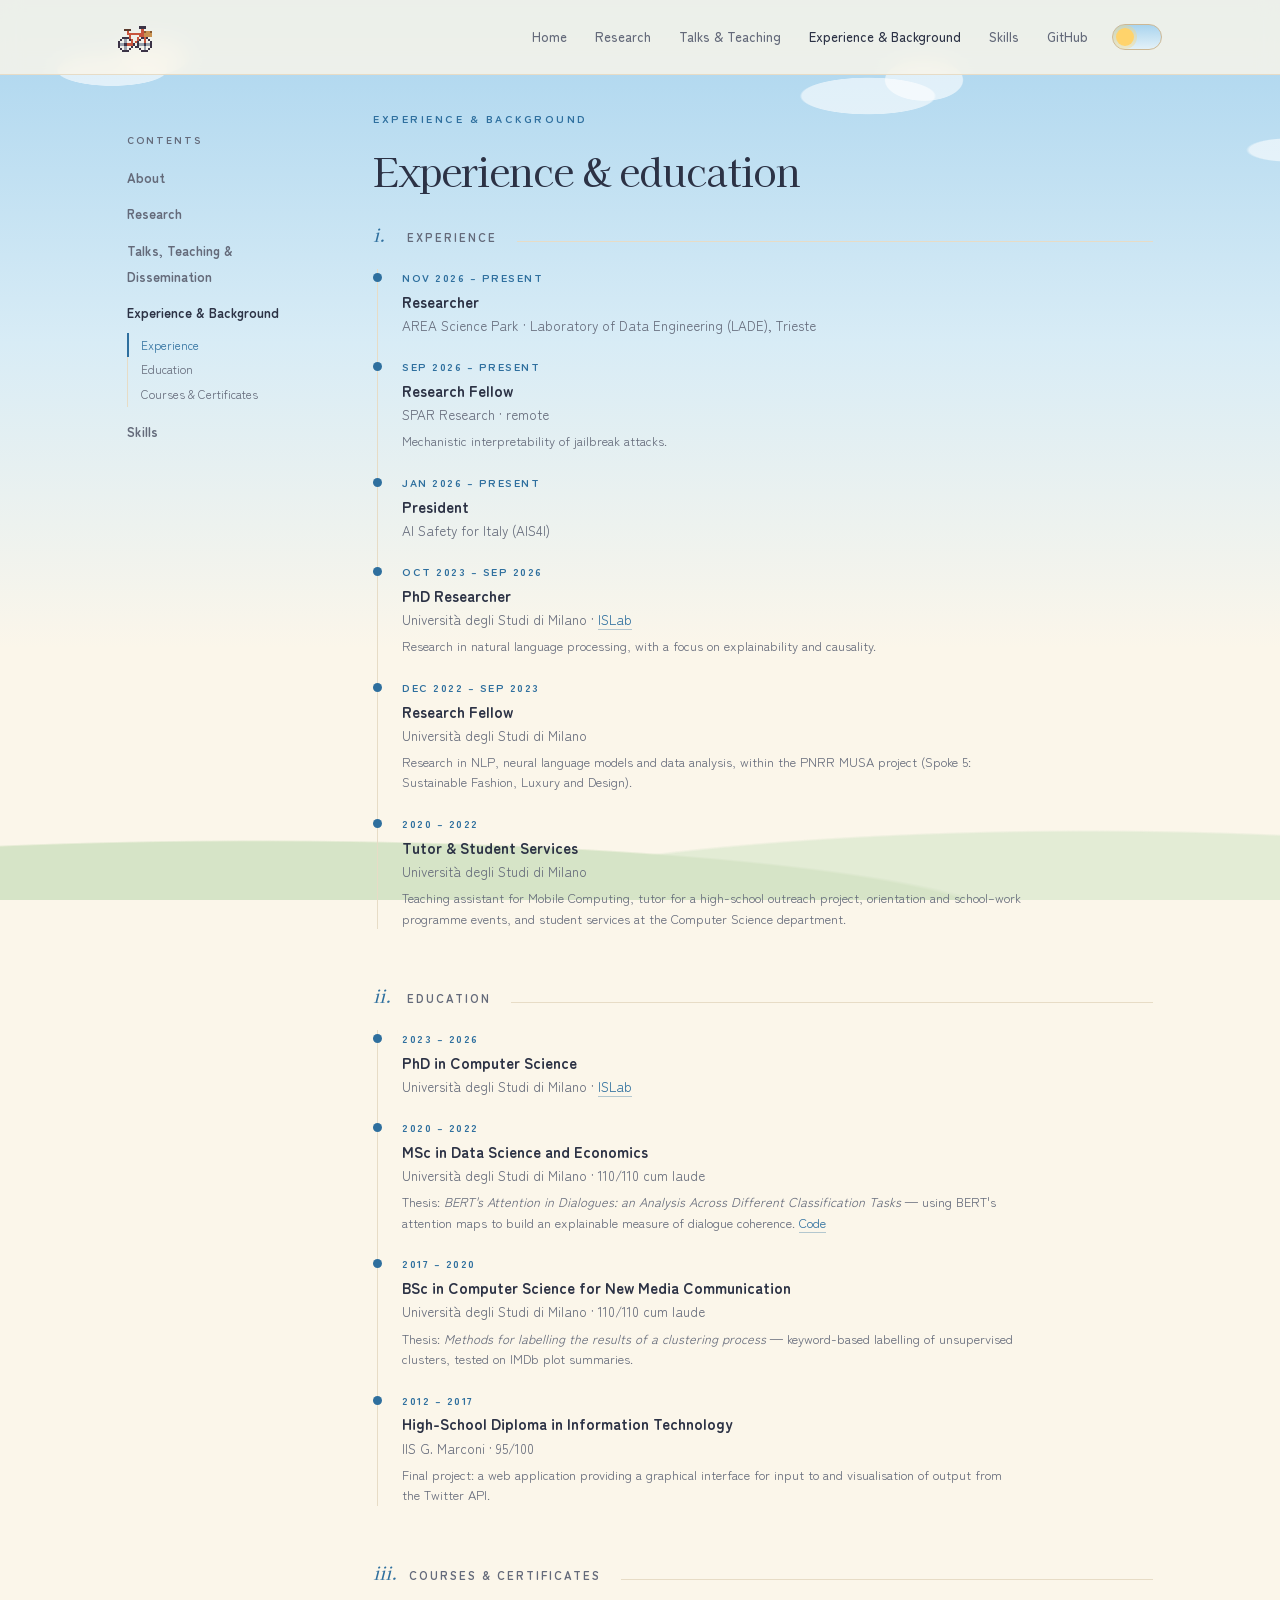
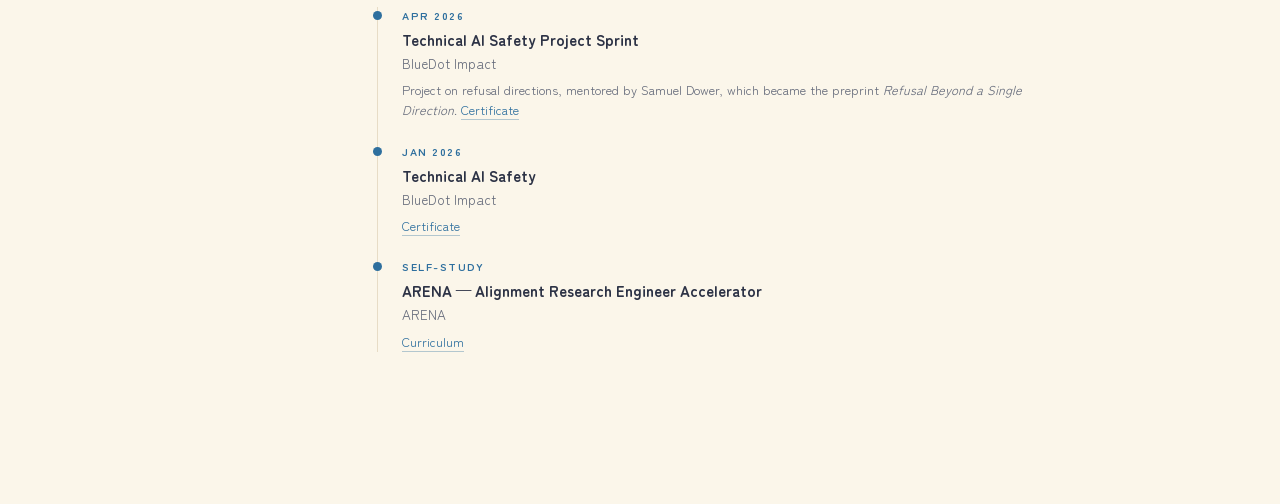
==== commit d7133e6b: "Add flame sprite favicon and tone down background scenery Keep clouds in a thin band below the nav s" ====
--- a/background.html
+++ b/background.html
@@ -9,6 +9,9 @@
 <link rel="preconnect" href="https://fonts.gstatic.com" crossorigin>
 <link href="https://fonts.googleapis.com/css2?family=Kaisei+Decol:wght@400;700&family=Zen+Maru+Gothic:wght@400;500;700&display=swap" rel="stylesheet">
 <script>(function(){var t=null;try{t=localStorage.getItem('theme');}catch(e){}if(t!=='light'&&t!=='dark'){t=window.matchMedia&&matchMedia('(prefers-color-scheme: dark)').matches?'dark':'light';}document.documentElement.setAttribute('data-theme',t);})();</script>
+<link rel="icon" href="favicon.svg" type="image/svg+xml">
+<link rel="icon" href="favicon.png" sizes="32x32" type="image/png">
+<link rel="apple-touch-icon" href="apple-touch-icon.png">
 <link rel="stylesheet" href="style.css">
 </head>
 <body>
--- a/style.css
+++ b/style.css
@@ -11,7 +11,7 @@
     --bg: #fbf6ea;
     --sky-top: #a9d4ee;
     --sky-mid: #d8ecf6;
-    --cloud: rgba(255, 255, 255, 0.92);
+    --cloud: rgba(255, 255, 255, 0.6);
     --hill-far: #cfe3c4;
     --hill-near: #b9d6a9;
     --nav-bg: rgba(251, 246, 234, 0.82);
@@ -712,11 +712,11 @@
     z-index: -2;
     pointer-events: none;
     background:
-      radial-gradient(ellipse 120px 38px at 12% 14%, var(--cloud) 60%, transparent 62%),
-      radial-gradient(ellipse 80px 46px at 16% 11%, var(--cloud) 60%, transparent 62%),
-      radial-gradient(ellipse 150px 44px at 78% 22%, var(--cloud) 60%, transparent 62%),
-      radial-gradient(ellipse 90px 52px at 82% 18%, var(--cloud) 60%, transparent 62%),
-      radial-gradient(ellipse 100px 30px at 52% 36%, var(--cloud) 55%, transparent 60%),
+      radial-gradient(ellipse 90px 26px at 8% 70px, var(--cloud) 60%, transparent 62%),
+      radial-gradient(ellipse 56px 30px at 11% 56px, var(--cloud) 60%, transparent 62%),
+      radial-gradient(ellipse 110px 30px at 62% 96px, var(--cloud) 60%, transparent 62%),
+      radial-gradient(ellipse 64px 34px at 66% 80px, var(--cloud) 60%, transparent 62%),
+      radial-gradient(ellipse 70px 20px at 92% 150px, var(--cloud) 55%, transparent 60%),
       linear-gradient(to bottom, var(--sky-top) 0%, var(--sky-mid) 38%, var(--bg) 72%);
     background-size: 1400px 100%, 1400px 100%, 1400px 100%, 1400px 100%, 1400px 100%, 100% 100%;
     background-repeat: repeat-x;
@@ -729,7 +729,7 @@
     left: 0;
     right: 0;
     bottom: 0;
-    height: 140px;
+    height: 110px;
     z-index: -1;
     pointer-events: none;
     background:
@@ -874,6 +874,10 @@
   nav .nav-links { margin-left: auto; min-width: 0; }
   nav .nav-inner { gap: 24px; }
 
+  @media (max-width: 960px) {
+    body::after { height: 60px; opacity: 0.35; }
+  }
+
   @media (prefers-reduced-motion: reduce) {
     body::before, body::after,
     :root[data-theme="dark"] body::before,
